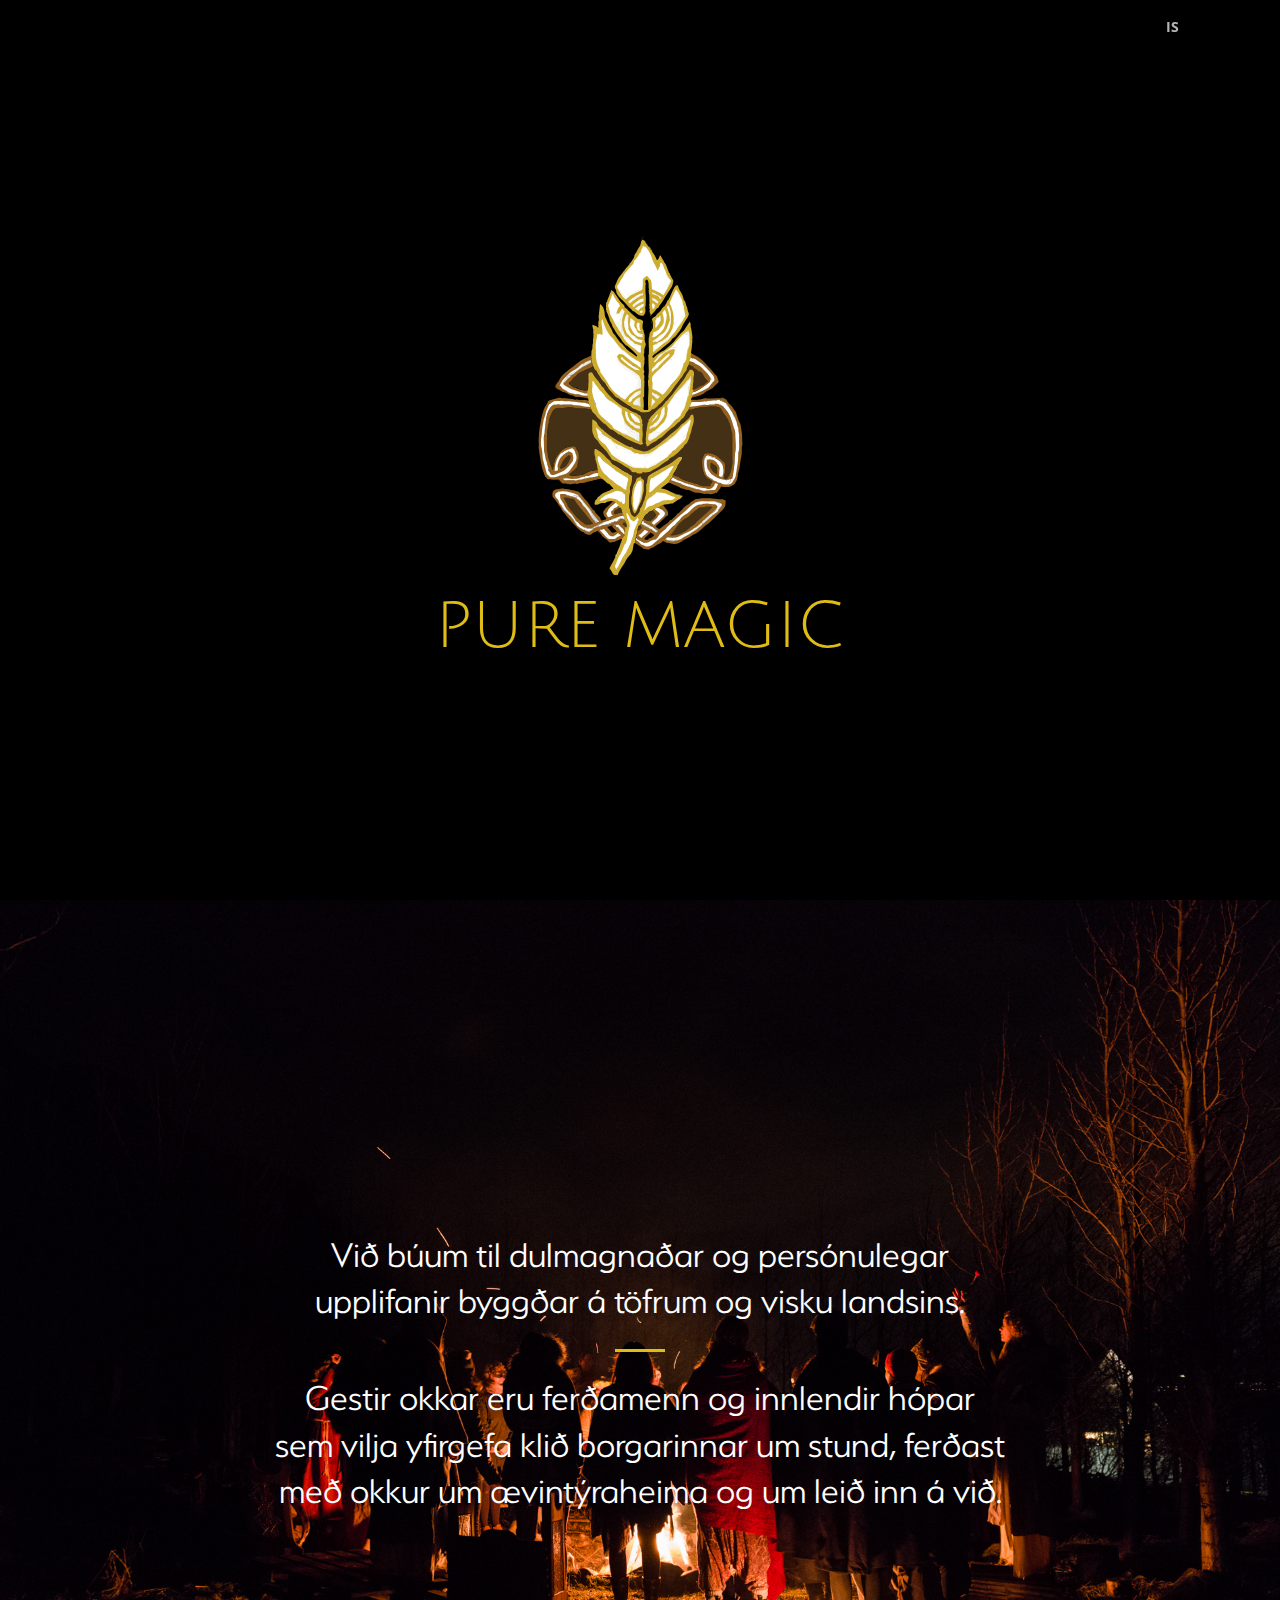
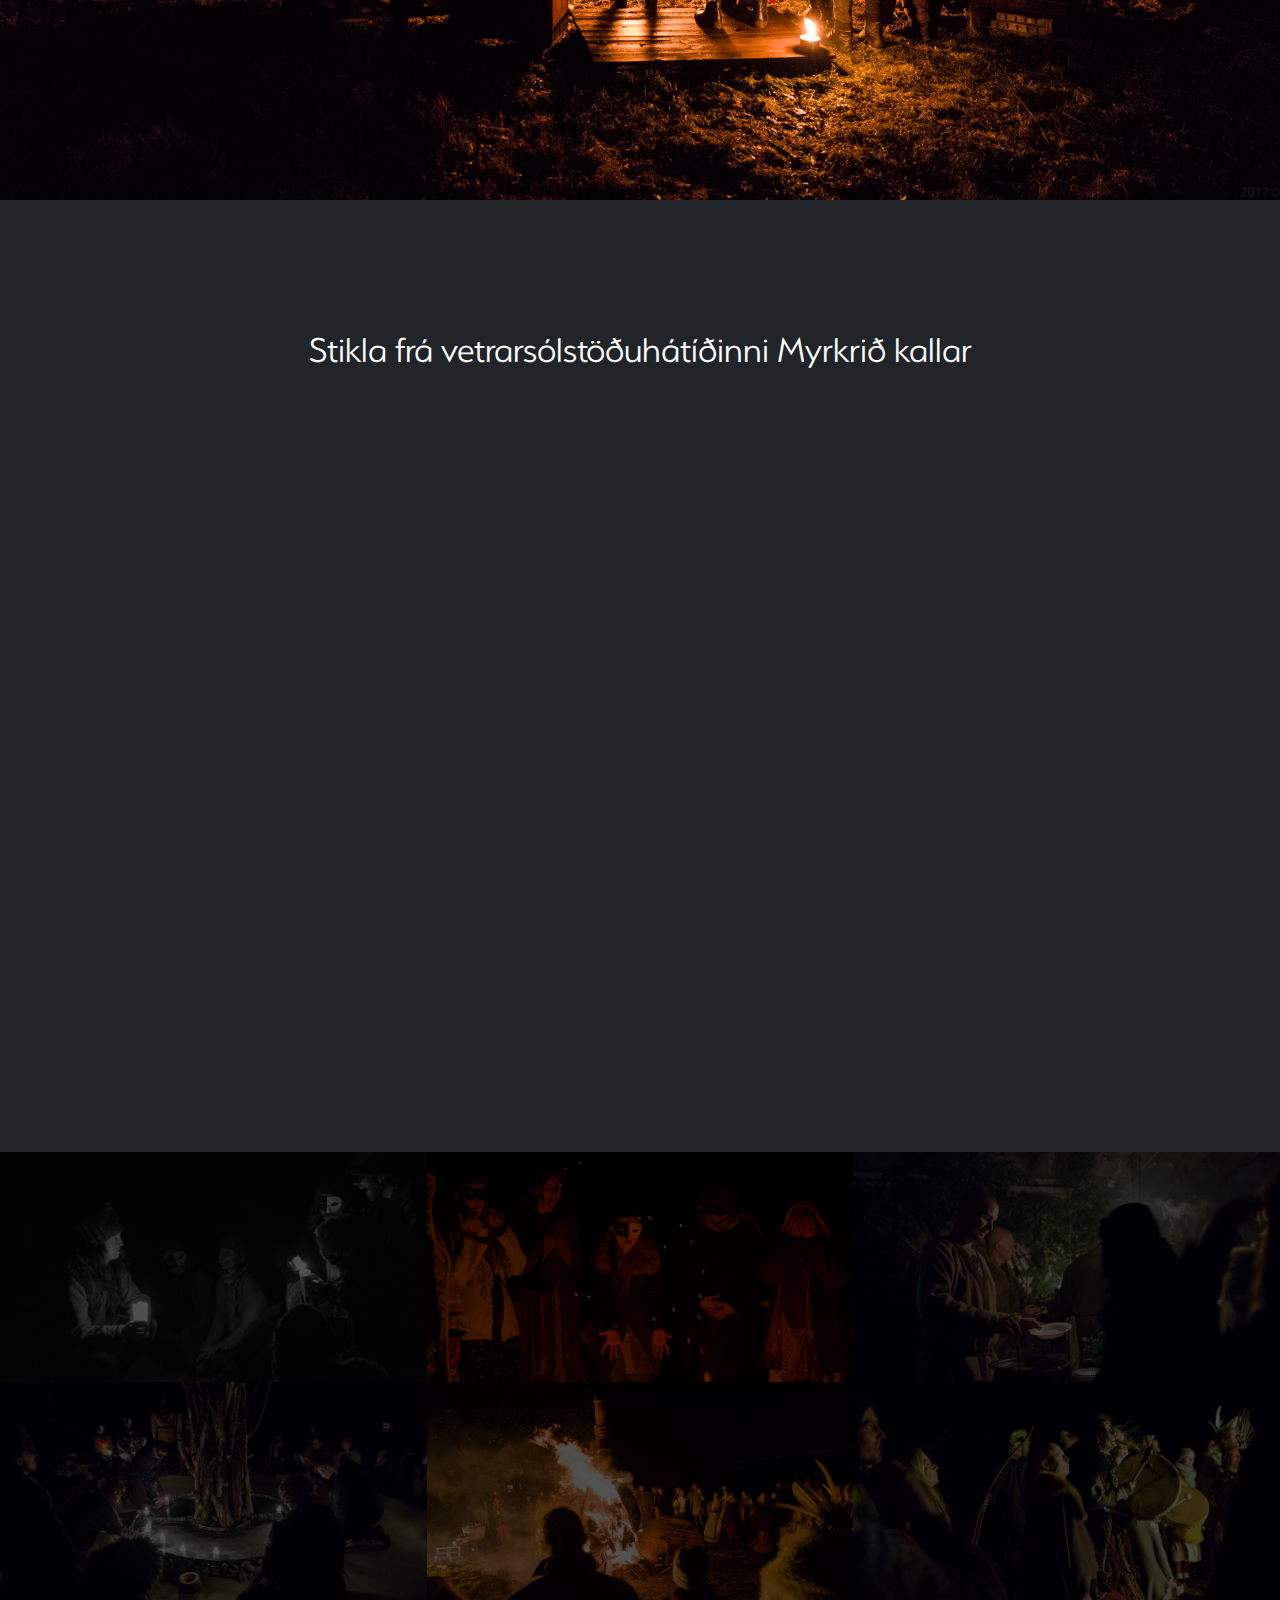
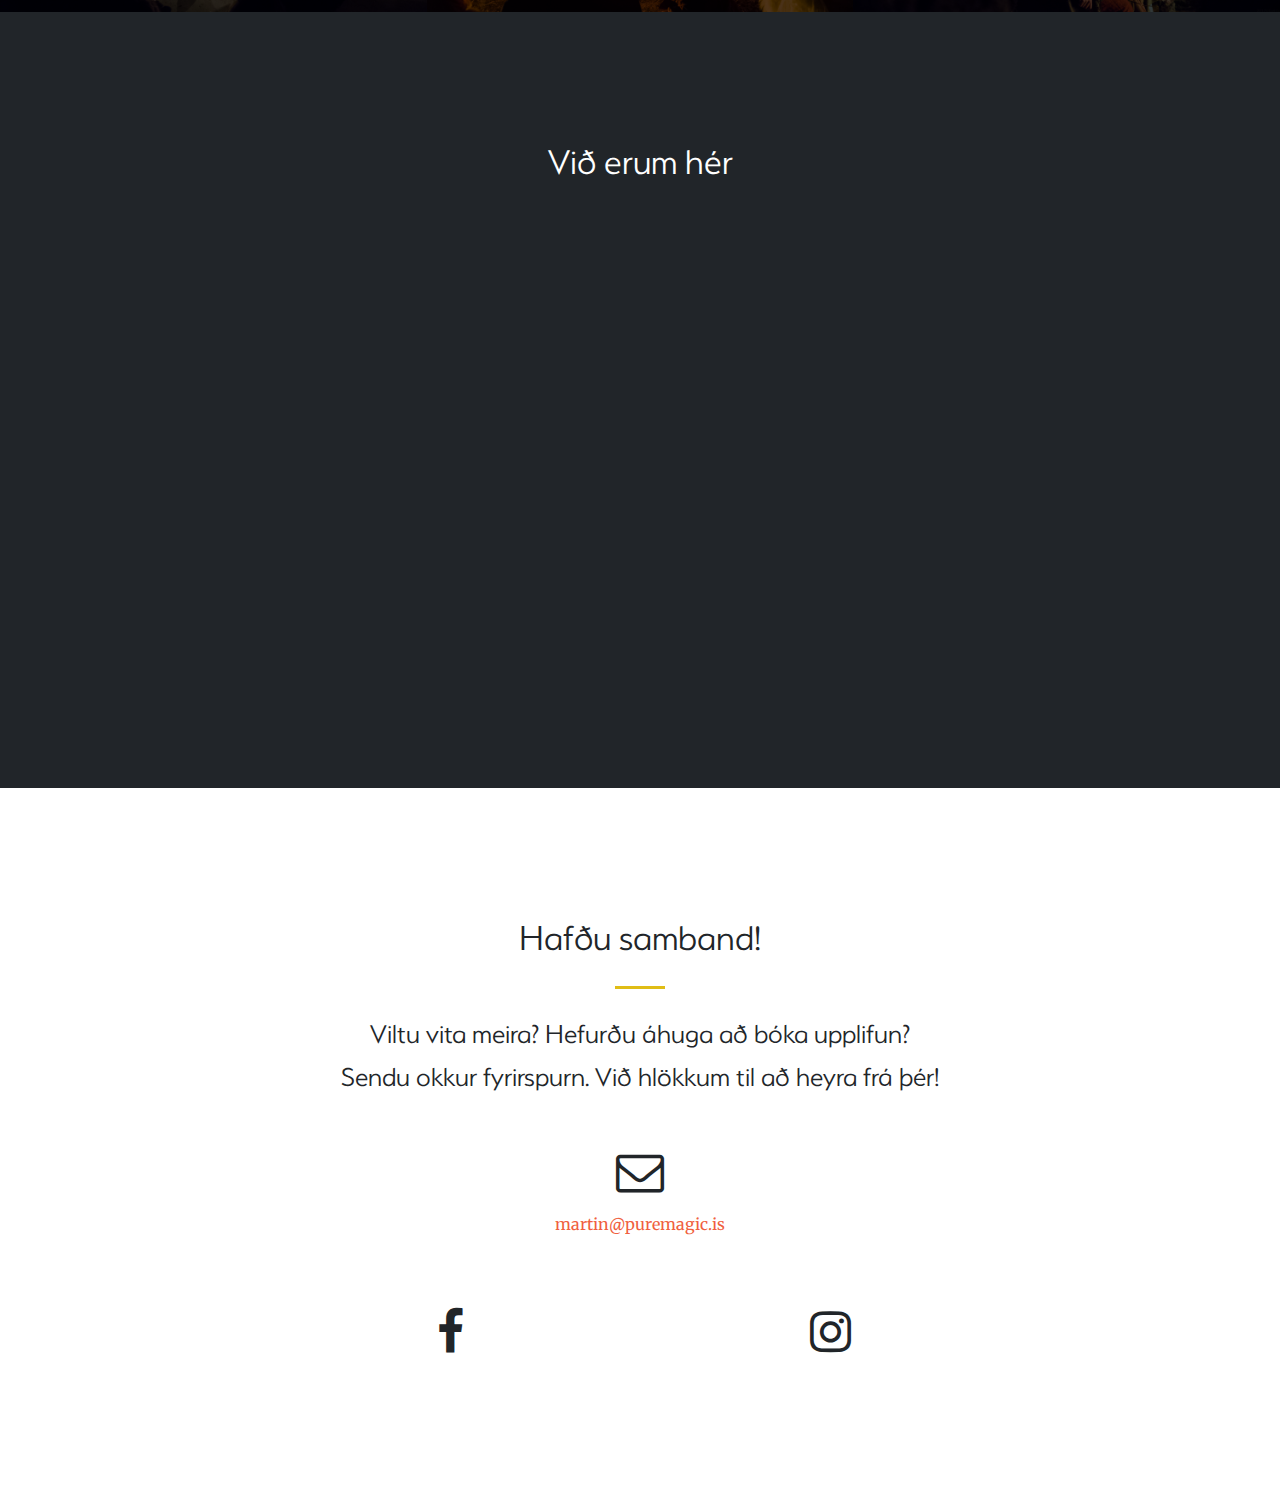
==== en/index.html @ 1b73f9c9 "link back to IS site from EN site" ====
<!DOCTYPE html>
<html lang="en">

  <head>

    <meta charset="utf-8">
    <meta name="viewport" content="width=device-width, initial-scale=1, shrink-to-fit=no">
    <meta name="description" content="">
    <meta name="author" content="">

    <title>Pure Magic - Immersive experiences in Iceland</title>
    <link rel="shortcut icon" type="image/png" href="../img/favicon.png"/>
    <!-- Bootstrap core CSS -->
    <link href="/vendor/bootstrap/css/bootstrap.min.css" rel="stylesheet">

    <!-- Custom fonts for this template -->
    <link href="https://fonts.googleapis.com/css?family=Julius+Sans+One" rel="stylesheet">
    <link href="/vendor/font-awesome/css/font-awesome.min.css" rel="stylesheet" type="text/css">
    <link href='https://fonts.googleapis.com/css?family=Open+Sans:300italic,400italic,600italic,700italic,800italic,400,300,600,700,800' rel='stylesheet' type='text/css'>
    <link href='https://fonts.googleapis.com/css?family=Merriweather:400,300,300italic,400italic,700,700italic,900,900italic' rel='stylesheet' type='text/css'>

    <!-- Plugin CSS -->
    <link href="vendor/magnific-popup/magnific-popup.css" rel="stylesheet">

    <!-- Custom styles for this template -->
    <link href="/css/creative.css" rel="stylesheet">

  </head>

  <body id="page-top">

    <!-- Navigation -->
    <nav class="navbar navbar-expand-lg navbar-light fixed-top" id="mainNav">
      <div class="container">
        <!--<a class="navbar-brand js-scroll-trigger" href="#page-top">Pure Magic</a>-->
        <button class="navbar-toggler navbar-toggler-right" type="button" data-toggle="collapse" data-target="#navbarResponsive" aria-controls="navbarResponsive" aria-expanded="false" aria-label="Toggle navigation">
          <span class="navbar-toggler-icon"></span>
        </button>
        <div class="collapse navbar-collapse" id="navbarResponsive">
          <ul class="navbar-nav ml-auto">
            <!--<li class="nav-item">
              <a class="nav-link js-scroll-trigger" href="#about">About</a>
            </li>
            <li class="nav-item">
              <a class="nav-link js-scroll-trigger" href="#services">Services</a>
            </li>
            <li class="nav-item">
              <a class="nav-link js-scroll-trigger" href="#portfolio">Portfolio</a>
            </li>
            <li class="nav-item">
              <a class="nav-link js-scroll-trigger" href="#location">Location</a>
            </li>
            <li class="nav-item">
              <a class="nav-link js-scroll-trigger" href="#contact">Contact</a>
            </li>-->
            <li class="nav-item">
              <a class="nav-link js-scroll-trigger" href="/">IS</a>
            </li>
          </ul>
        </div>
      </div>
    </nav>

    <header style="height: 100vh;" class="masthead text-center text-white d-flex">
      <video loop muted autoplay poster="img/out1.jpg" class="video-fullscreen">
        <source src="/vid/10-sekv2.mp4" type="video/mp4">
        <!--<source src="vid/big_buck_bunny.webm" type="video/webm">-->
        <!--<source src="vid/big_buck_bunny.ogv" type="video/ogg">-->
      </video>
      <div class="container my-auto">  
        <div class="row">
            <div class="col-lg-10 mx-auto">
              <img style="width: 25%;" src="/img/PUREMAGIC-LOGO.svg">
              <h1 class="text-uppercase">
                PURE MAGIC
              </h1>
            </div>
            <!--<div class="col-lg-8 mx-auto">
              <p class="text-faded mb-5">FANTASY IS REAL</p>
              <a class="btn btn-primary btn-xl js-scroll-trigger" href="#about">Find Out More</a>-->
            </div>
        </div>
      </div>
    </header>

    <section style="height: 100vh;     padding-top: 10rem;
    padding-bottom: calc(10rem - 56px);
    background-image: url(../img/myrkrid.jpg);
    background-position: center center;
    -webkit-background-size: cover;
    -moz-background-size: cover;
    -o-background-size: cover;
    background-size: cover;" class="bg-primary text-center d-flex" id="about">
      <div class="container my-auto">
        <div class="row">
          <div class="col-lg-8 mx-auto text-center">
            <h2 class="section-heading text-white">
              Við búum til dulmagnaðar og persónulegar upplifanir byggðar á töfrum og visku landsins.
            </h2>
            <hr class="dark my-4">
            <h2 class="section-heading text-white">
              Gestir okkar eru ferðamenn og innlendir hópar sem vilja yfirgefa klið borgarinnar um stund, ferðast með okkur um ævintýraheima og um leið inn á við.
            </h2>
            <!--<h2 class="section-heading text-white">
            <hr class="dark my-4">
              Upplifanir okkar flétta saman tækni umlykjandi leikhúss, seiðgaldri fortíðar og dulkraftinum sem landið býr yfir í dag.
            </h2>
            <hr class="dark my-4">
            <h2 class="section-heading text-white">
              Við eigum okkur samastað í faðmi náttúrunnar við Esjurætur á Kjalarnesi.
            </h2>
            <hr class="dark my-4">-->

            <!--<p class="text-faded mb-4">Start Bootstrap has everything you need to get your new website up and running in no time! All of the templates and themes on Start Bootstrap are open source, free to download, and easy to use. No strings attached!</p>-->
          </div>
        </div>
      </div>
    </section>

    <section class="bg-dark text-white" id="services">
      <div class="container">
        <div class="row">
          <div class="col-lg-12 text-center">
            <h2 class="mb-4">Stikla frá vetrarsólstöðuhátíðinni Myrkrið kallar</h2>
            <iframe style="width: 100%;" height="620" src="https://www.youtube.com/embed/s7FCS-gkXbA" frameborder="0" allow="autoplay; encrypted-media" allowfullscreen></iframe>
          </div>
        </div>
      </div>
    </section>


    <section class="p-0" id="portfolio">
      <div class="container-fluid p-0">
        <div class="row no-gutters popup-gallery">

          <div class="col-lg-4 col-sm-6">
            <a class="portfolio-box">
              <img class="img-fluid" src="/img/portfolio/thumbnails/1.jpg" alt="">
              <div class="portfolio-box-caption">
                <div class="portfolio-box-caption-content">
                  <!--<div class="project-category text-faded">
                    Category
                  </div>
                  <div class="project-name">
                    Project Name
                  </div>-->
                </div>
              </div>
            </a>
          </div>

          <div class="col-lg-4 col-sm-6">
            <a class="portfolio-box">
              <img class="img-fluid" src="/img/portfolio/thumbnails/2.jpg" alt="">
              <div class="portfolio-box-caption">
                <div class="portfolio-box-caption-content">
                  <!--<div class="project-category text-faded">
                    Category
                  </div>
                  <div class="project-name">
                    Project Name
                  </div>-->
                </div>
              </div>
            </a>
          </div>
          <div class="col-lg-4 col-sm-6">
            <a class="portfolio-box">
              <img class="img-fluid" src="/img/portfolio/thumbnails/3.jpg" alt="">
              <div class="portfolio-box-caption">
                <div class="portfolio-box-caption-content">
                  <!--<div class="project-category text-faded">
                    Category
                  </div>
                  <div class="project-name">
                    Project Name
                  </div>-->
                </div>
              </div>
            </a>
          </div>
          <div class="col-lg-4 col-sm-6">
            <a class="portfolio-box">
              <img class="img-fluid" src="/img/portfolio/thumbnails/4.jpg" alt="">
              <div class="portfolio-box-caption">
                <div class="portfolio-box-caption-content">
                  <!--<div class="project-category text-faded">
                    Category
                  </div>
                  <div class="project-name">
                    Project Name
                  </div>-->
                </div>
              </div>
            </a>
          </div>
          <div class="col-lg-4 col-sm-6">
            <a class="portfolio-box">
              <img class="img-fluid" src="/img/portfolio/thumbnails/5.jpg" alt="">
              <div class="portfolio-box-caption">
                <div class="portfolio-box-caption-content">
                  <!--<div class="project-category text-faded">
                    Category
                  </div>
                  <div class="project-name">
                    Project Name
                  </div>-->
                </div>
              </div>
            </a>
          </div>
          <div class="col-lg-4 col-sm-6">
            <a class="portfolio-box">
              <img class="img-fluid" src="/img/portfolio/thumbnails/6.jpg" alt="">
              <div class="portfolio-box-caption">
                <div class="portfolio-box-caption-content">
                  <!--<div class="project-category text-faded">
                    Category
                  </div>
                  <div class="project-name">
                    Project Name
                  </div>-->
                </div>
              </div>
            </a>
          </div>
        </div>
      </div>
    </section>

    <section id="location" class="bg-dark text-white">
      <div class="container text-center">
        <h2 class="mb-4">Við erum hér</h2>
        <div class="row">
          <iframe style="width: 100%" height="450" frameborder="0" style="border:0"
src="https://www.google.com/maps/embed/v1/place?q=place_id:ChIJsf3WMKrY1UgRIaT_iN9DTv0&key=AIzaSyAIvo3OfLmmOuDVK_5xsbWzkOuuFAuTbuI" allowfullscreen></iframe>
        </div>
        <!--<a class="btn btn-light btn-xl sr-button" href="http://startbootstrap.com/template-overviews/creative/">Download Now!</a>-->
      </div>
    </section>

    <section id="contact">
      <div class="container">
        <div class="row">
          <div class="col-lg-8 mx-auto text-center">
            <h2 class="section-heading">Hafðu samband!</h2>
            <hr class="my-4">
            <p class="mb-5" style="font-family: Serenity Light; font-size: 29px;">Viltu vita meira? Hefurðu áhuga að bóka upplifun?<br>Sendu okkur fyrirspurn. Við hlökkum til að heyra frá þér!</p>
          </div>
        </div>
        <div class="row">
          <div class="col-lg-12 mr-auto text-center">
            <i class="fa fa-envelope-o fa-3x mb-3 sr-contact"></i>
            <p>
              <a href="mailto:martin@puremagic.is">martin@puremagic.is</a>
            </p>
          </div>
          <!--<div class="col-lg-6 ml-auto text-center">
            <i class="fa fa-phone-o fa-3x mb-3"></i>
            <p>
              <a href="mailto:your-email@your-domain.com">martin@puremagic.is</a>
            </p>
          </div>-->
        </div>
        <div class="row" style="margin-top: 56px;">
          <div class="col-lg-4 ml-auto text-center">
            <a style="color: #212529;" href="https://facebook.com/puremagic.is">
              <i class="fa fa-facebook fa-3x mb-3 sr-contact"></i>
            </a>
          </div>
          <div class="col-lg-4 mr-auto text-center">
            <a style="color: #212529;" href="https://instagram.com/puremagic.is">
              <i class="fa fa-instagram fa-3x mb-3 sr-contact"></i>
            </a>
          </div>
        </div>
      </div>
    </section>

    <!-- Bootstrap core JavaScript -->
    <script src="vendor/jquery/jquery.min.js"></script>
    <script src="vendor/bootstrap/js/bootstrap.bundle.min.js"></script>

    <!-- Plugin JavaScript -->
    <script src="vendor/jquery-easing/jquery.easing.min.js"></script>
    <script src="vendor/scrollreveal/scrollreveal.min.js"></script>
    <script src="vendor/magnific-popup/jquery.magnific-popup.min.js"></script>

    <!-- Custom scripts for this template -->
    <script src="js/creative.min.js"></script>

  </body>

</html>
---- css/creative.css ----
/*@font-face {
    font-family: 'Julius Sans One';
    src: url('fonts/JuliusSansOne-Regular.ttf') format("truetype");
}*/

@font-face {
    font-family: 'Serenity Light';
    font-weight: light;
    src: url('../fonts/SerenityLight.otf') format("opentype");
}

body,
html {
  width: 100%;
  height: 100%;
}

body {
  overflow-x: hidden;
  font-family: 'Merriweather', 'Helvetica Neue', Arial, sans-serif;
}

hr {
  max-width: 50px;
  border-width: 3px;
  /*border-color: #F05F40;*/
  border-color: #E0bd15;
}

hr.light {
  border-color: #fff;
}

a {
  color: #F05F40;
  -webkit-transition: all 0.2s;
  -moz-transition: all 0.2s;
  transition: all 0.2s;
}

a:hover {
  color: #f05f40;
}

h1,
h2,
h3,
h4,
h5,
h6 {
  font-family: 'Julius Sans One', 'Open Sans', 'Helvetica Neue', Arial, sans-serif;
}

h1
{
  color: #e0bd15;
}

h2
{
  font-family: 'Serenity Light';
  font-size: 2.4rem;
}

.bg-primary {
  background-color: #F05F40 !important;
}

.bg-dark {
  background-color: #212529 !important;
}

.text-faded {
  color: rgba(255, 255, 255, 0.7);
}

section {
  padding: 8rem 0;
}

.section-heading {
  margin-top: 0;
}

::-moz-selection {
  color: #fff;
  background: #212529;
  text-shadow: none;
}

::selection {
  color: #fff;
  background: #212529;
  text-shadow: none;
}

img::selection {
  color: #fff;
  background: transparent;
}

img::-moz-selection {
  color: #fff;
  background: transparent;
}

#mainNav {
  border-bottom: 1px solid rgba(33, 37, 41, 0.1);
  background-color: transparent;
  font-family: 'Open Sans', 'Helvetica Neue', Arial, sans-serif;
  -webkit-transition: all 0.2s;
  -moz-transition: all 0.2s;
  transition: all 0.2s;
}

#mainNav .navbar-brand {
  font-weight: 700;
  text-transform: uppercase;
  color: #F05F40;
  font-family: 'Open Sans', 'Helvetica Neue', Arial, sans-serif;
}

#mainNav .navbar-brand:focus, #mainNav .navbar-brand:hover {
  color: #f05f40;
}

#mainNav .navbar-nav > li.nav-item > a.nav-link,
#mainNav .navbar-nav > li.nav-item > a.nav-link:focus {
  font-size: .9rem;
  font-weight: 700;
  text-transform: uppercase;
  /*color: #212529;*/
  color: white;
}

#mainNav .navbar-nav > li.nav-item > a.nav-link:hover,
#mainNav .navbar-nav > li.nav-item > a.nav-link:focus:hover {
  color: #F05F40;
}

#mainNav .navbar-nav > li.nav-item > a.nav-link.active,
#mainNav .navbar-nav > li.nav-item > a.nav-link:focus.active {
  color: #F05F40 !important;
  background-color: transparent;
}

#mainNav .navbar-nav > li.nav-item > a.nav-link.active:hover,
#mainNav .navbar-nav > li.nav-item > a.nav-link:focus.active:hover {
  background-color: transparent;
}

@media (min-width: 992px) {
  #mainNav {
    border-color: transparent;
    background-color: transparent;
  }
  #mainNav .navbar-brand {
    color: rgba(255, 255, 255, 0.7);
  }
  #mainNav .navbar-brand:focus, #mainNav .navbar-brand:hover {
    color: #fff;
  }
  #mainNav .navbar-nav > li.nav-item > a.nav-link {
    padding: 0.5rem 1rem;
  }
  #mainNav .navbar-nav > li.nav-item > a.nav-link,
  #mainNav .navbar-nav > li.nav-item > a.nav-link:focus {
    color: rgba(255, 255, 255, 0.7);
  }
  #mainNav .navbar-nav > li.nav-item > a.nav-link:hover,
  #mainNav .navbar-nav > li.nav-item > a.nav-link:focus:hover {
    color: #fff;
  }
  #mainNav.navbar-shrink {
    border-bottom: 1px solid rgba(33, 37, 41, 0.1);
    background-color: transparent;
  }
  #mainNav.navbar-shrink .navbar-brand {
    color: #F05F40;
  }
  #mainNav.navbar-shrink .navbar-brand:focus, #mainNav.navbar-shrink .navbar-brand:hover {
    color: #f05f40;
  }
  #mainNav.navbar-shrink .navbar-nav > li.nav-item > a.nav-link,
  #mainNav.navbar-shrink .navbar-nav > li.nav-item > a.nav-link:focus {
    color: #212529;
  }
  #mainNav.navbar-shrink .navbar-nav > li.nav-item > a.nav-link:hover,
  #mainNav.navbar-shrink .navbar-nav > li.nav-item > a.nav-link:focus:hover {
    color: #F05F40;
  }
}

.video-fullscreen {
  position: absolute;
  top: 0;
  left: 0;
  right: 0;
  bottom: 0;
  object-fit: fill;
  overflow: hidden;
  width: 100%;
  height: 100%;
}

header.masthead {
  padding-top: 10rem;
  padding-bottom: calc(10rem - 56px);
  /*background-image: url("../img/header.jpg");*/
  background-position: center center;
  -webkit-background-size: cover;
  -moz-background-size: cover;
  -o-background-size: cover;
  background-size: cover;
  background-color: black;
}

header.masthead hr {
  margin-top: 30px;
  margin-bottom: 30px;
}

header.masthead h1 {
  font-size: 2rem;
}

header.masthead p {
  font-weight: 300;
}

@media (min-width: 768px) {
  header.masthead p {
    font-size: 1.15rem;
  }
}

@media (min-width: 992px) {
  header.masthead {
    height: 100vh;
    min-height: 650px;
    padding-top: 0;
    padding-bottom: 0;
  }
  header.masthead h1 {
    font-size: 3rem;
  }
}

@media (min-width: 1200px) {
  header.masthead h1 {
    font-size: 4rem;
  }
}

.service-box {
  max-width: 400px;
}

.portfolio-box {
  position: relative;
  display: block;
  max-width: 650px;
  margin: 0 auto;
}

.portfolio-box .portfolio-box-caption {
  position: absolute;
  bottom: 0;
  display: block;
  width: 100%;
  height: 100%;
  text-align: center;
  opacity: 0;
  color: #fff;
  background: rgba(0, 0, 0, 0.9);
  -webkit-transition: all 0.2s;
  -moz-transition: all 0.2s;
  transition: all 0.2s;
}

@media (min-width: 768px)
{
  .portfolio-box .portfolio-box-caption
  {
    opacity: 0.75;
  }
}

@media (min-width: 992px)
{
  .portfolio-box .portfolio-box-caption
  {
    opacity: 0.75;
  }
}

@media (min-width: 1200px)
{
  .portfolio-box .portfolio-box-caption
  {
    opacity: 0.75;
  }
}

.portfolio-box .portfolio-box-caption .portfolio-box-caption-content {
  position: absolute;
  top: 50%;
  width: 100%;
  transform: translateY(-50%);
  text-align: center;
}

.portfolio-box .portfolio-box-caption .portfolio-box-caption-content .project-category,
.portfolio-box .portfolio-box-caption .portfolio-box-caption-content .project-name {
  padding: 0 15px;
  font-family: 'Open Sans', 'Helvetica Neue', Arial, sans-serif;
}

.portfolio-box .portfolio-box-caption .portfolio-box-caption-content .project-category {
  font-size: 14px;
  font-weight: 600;
  text-transform: uppercase;
}

.portfolio-box .portfolio-box-caption .portfolio-box-caption-content .project-name {
  font-size: 18px;
}

.portfolio-box:hover .portfolio-box-caption {
  opacity: 0;
}

.portfolio-box:focus {
  outline: none;
}

@media (min-width: 768px) {
  .portfolio-box .portfolio-box-caption .portfolio-box-caption-content .project-category {
    font-size: 16px;
  }
  .portfolio-box .portfolio-box-caption .portfolio-box-caption-content .project-name {
    font-size: 22px;
  }
}

.text-primary {
  color: #F05F40 !important;
}

.btn {
  font-weight: 700;
  text-transform: uppercase;
  border: none;
  border-radius: 300px;
  font-family: 'Open Sans', 'Helvetica Neue', Arial, sans-serif;
}

.btn-xl {
  padding: 1rem 2rem;
}

.btn-primary {
  background-color: #F05F40;
  border-color: #F05F40;
}

.btn-primary:hover, .btn-primary:focus, .btn-primary:active {
  color: #fff;
  background-color: #ee4b28 !important;
}

.btn-primary:active, .btn-primary:focus {
  box-shadow: 0 0 0 0.2rem rgba(240, 95, 64, 0.5) !important;
}
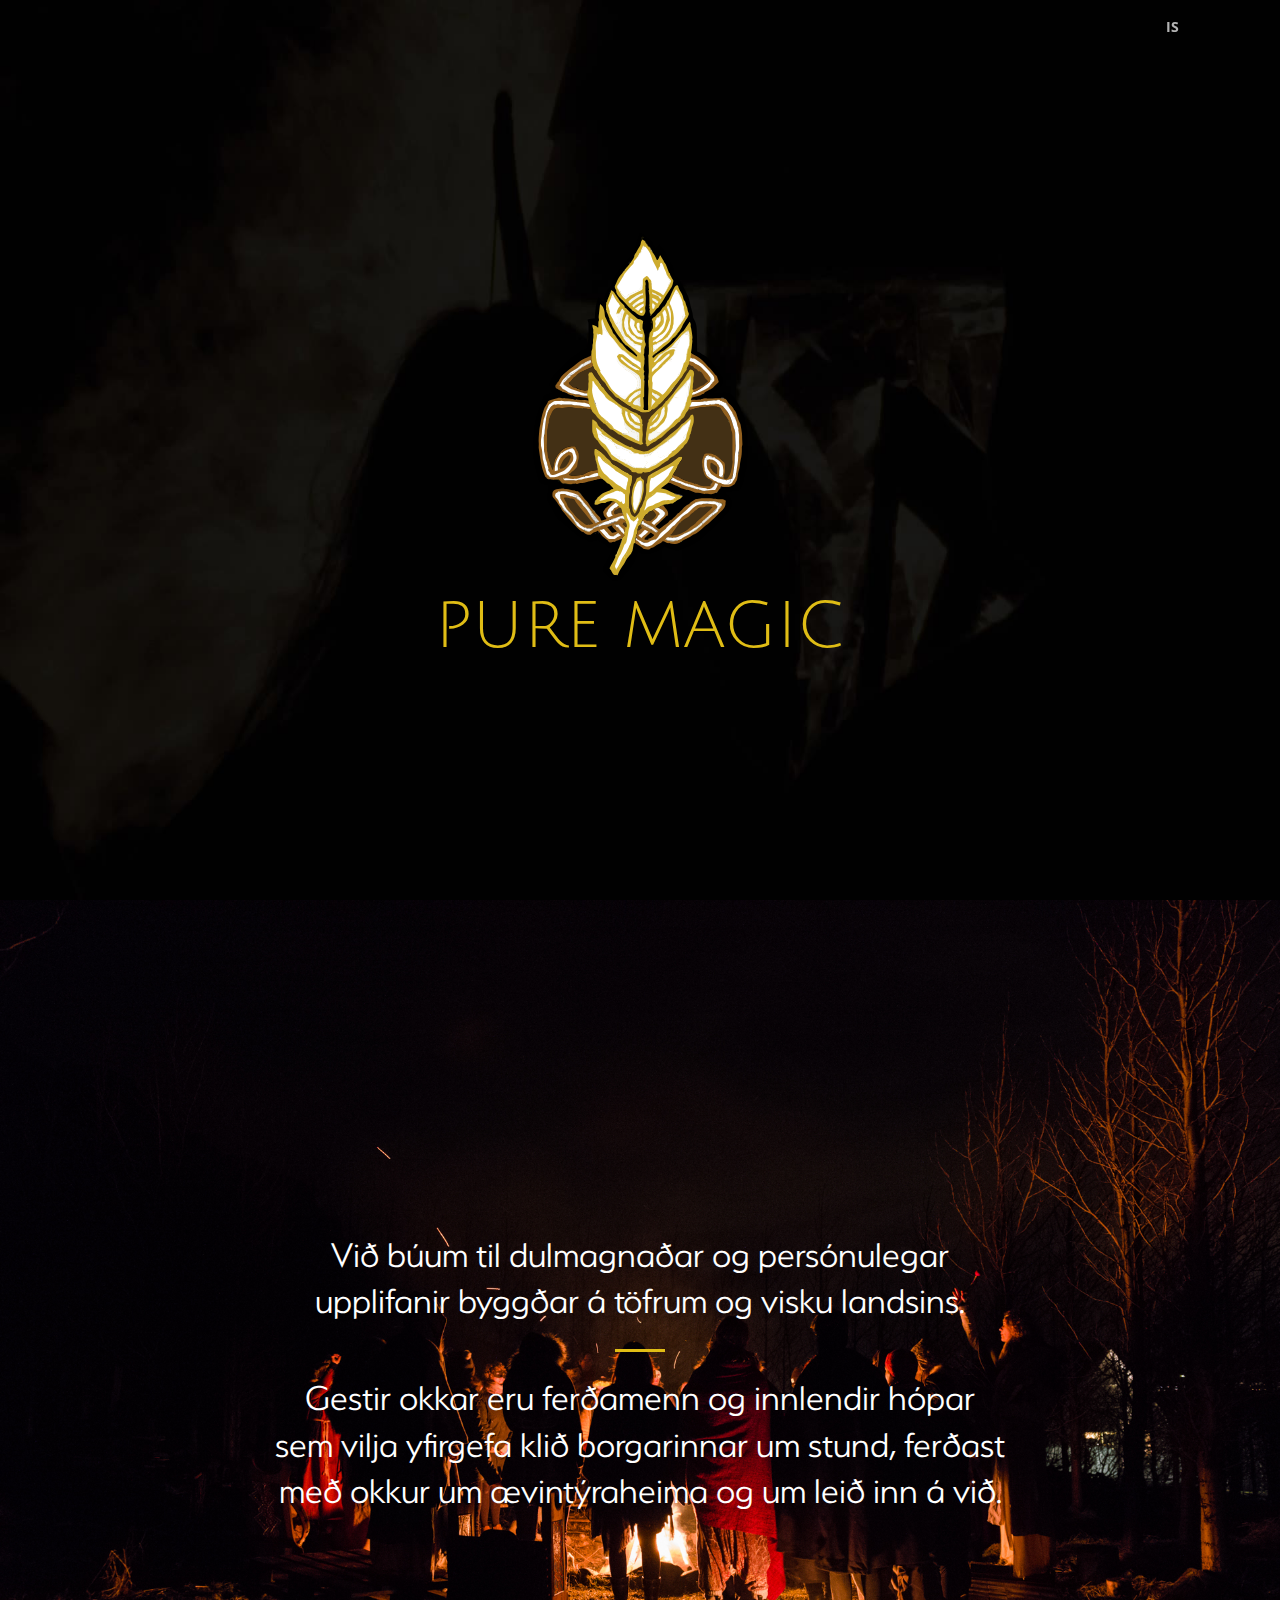
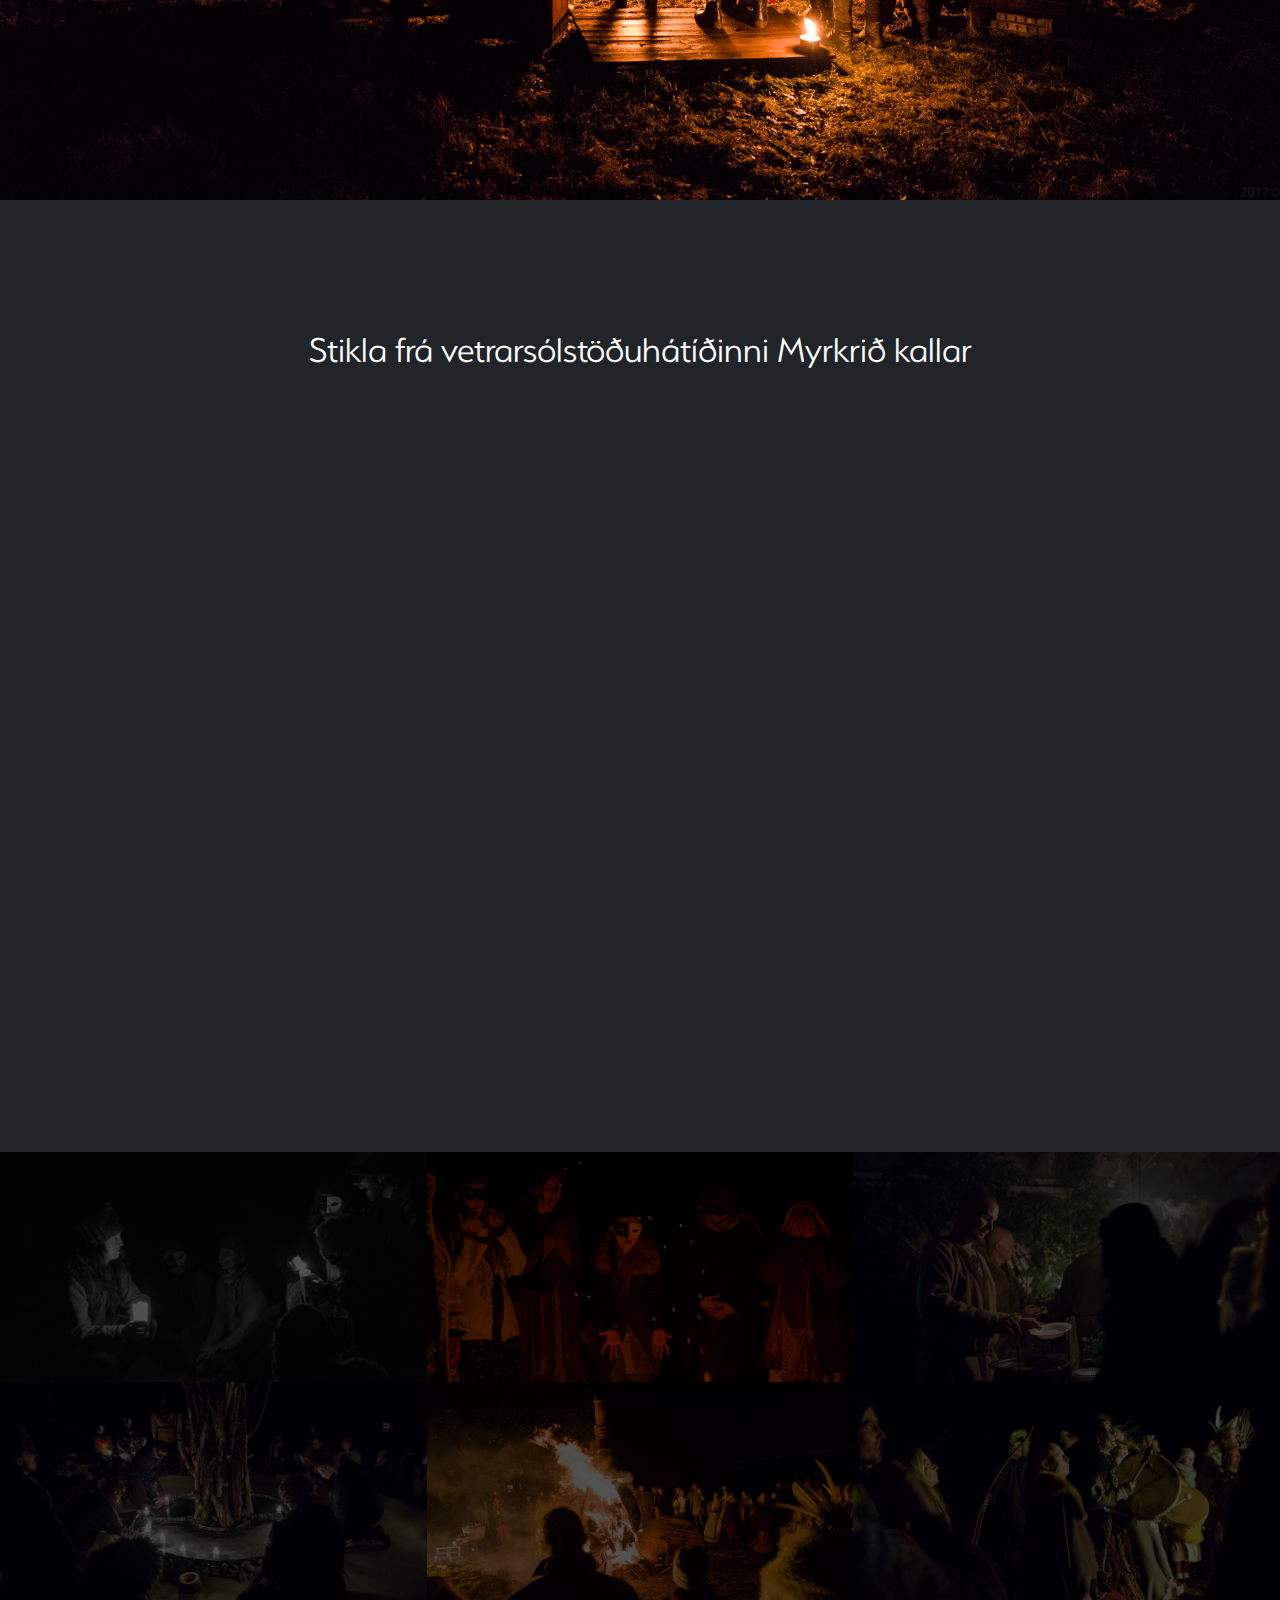
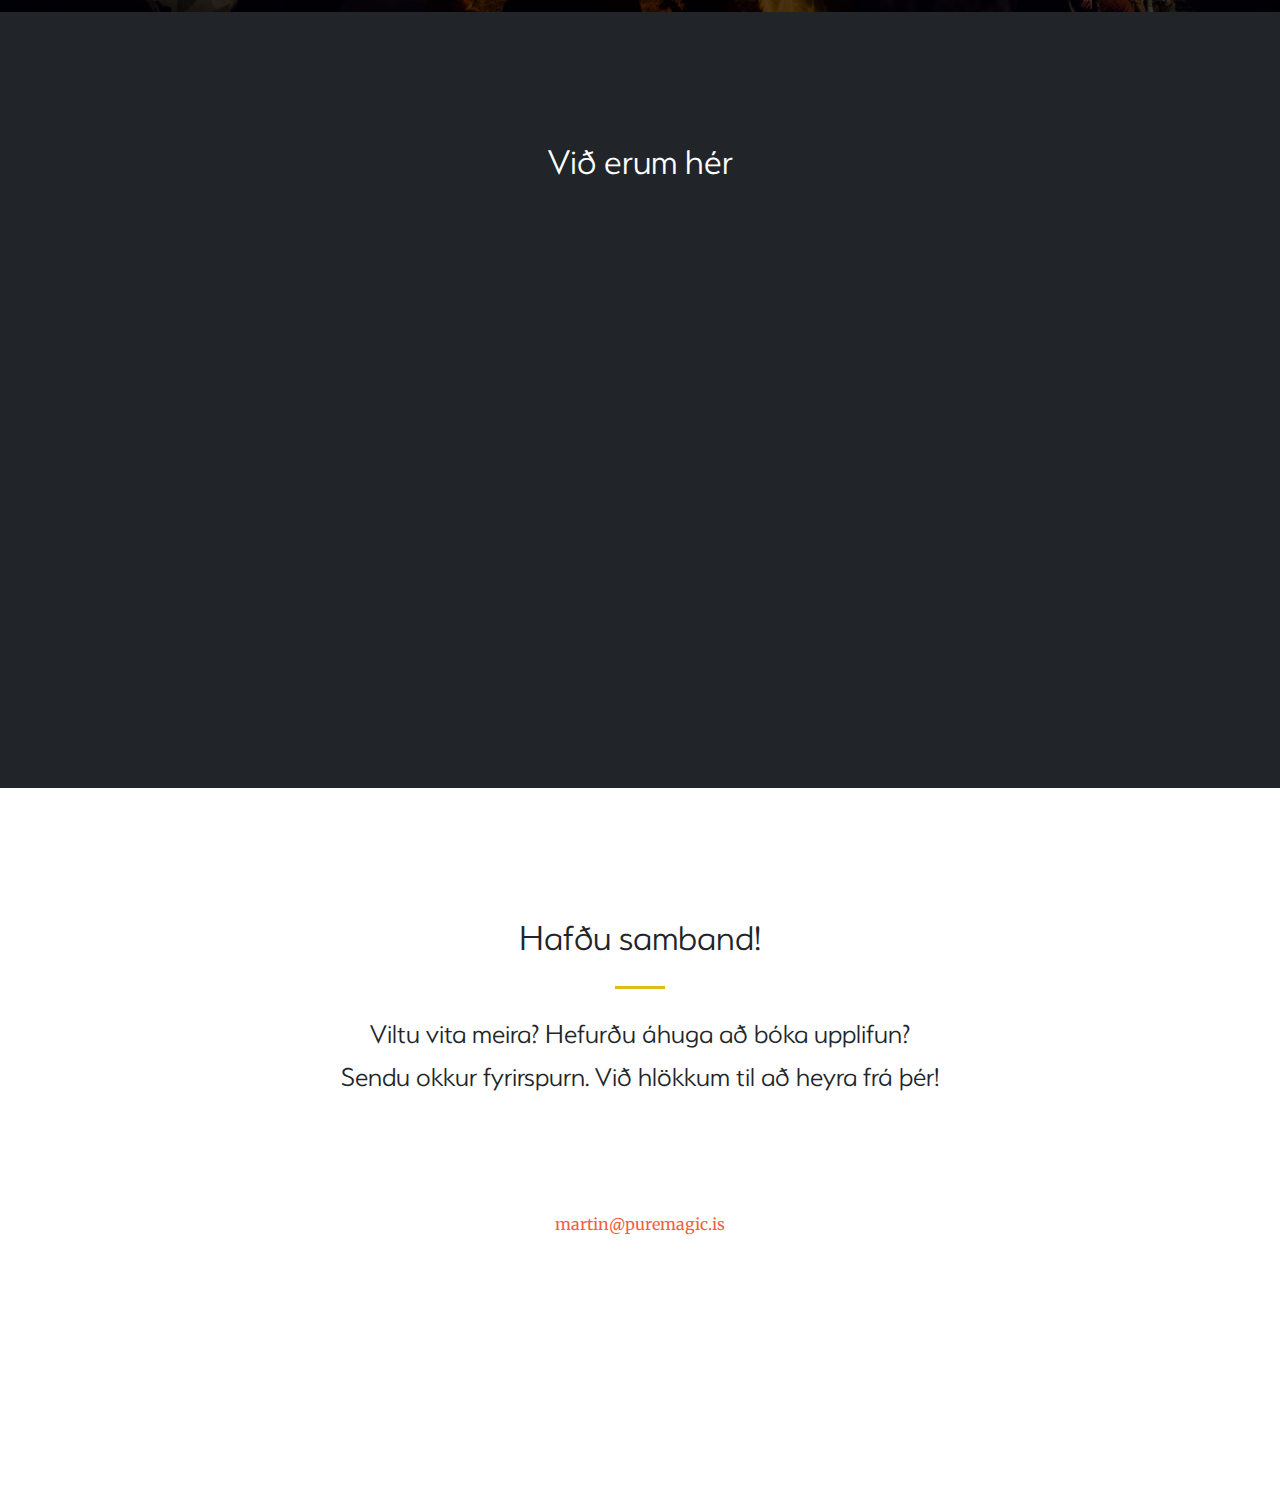
==== commit 2f157209: "fixed image popup gallerty" ====
--- a/en/index.html
+++ b/en/index.html
@@ -20,7 +20,7 @@
     <link href='https://fonts.googleapis.com/css?family=Merriweather:400,300,300italic,400italic,700,700italic,900,900italic' rel='stylesheet' type='text/css'>
 
     <!-- Plugin CSS -->
-    <link href="vendor/magnific-popup/magnific-popup.css" rel="stylesheet">
+    <link href="../vendor/magnific-popup/magnific-popup.css" rel="stylesheet">
 
     <!-- Custom styles for this template -->
     <link href="/css/creative.css" rel="stylesheet">
@@ -62,7 +62,7 @@
     </nav>
 
     <header style="height: 100vh;" class="masthead text-center text-white d-flex">
-      <video loop muted autoplay poster="img/out1.jpg" class="video-fullscreen">
+      <video loop muted autoplay poster="/img/out1.jpg" class="video-fullscreen">
         <source src="/vid/10-sekv2.mp4" type="video/mp4">
         <!--<source src="vid/big_buck_bunny.webm" type="video/webm">-->
         <!--<source src="vid/big_buck_bunny.ogv" type="video/ogg">-->
@@ -134,7 +134,7 @@
         <div class="row no-gutters popup-gallery">
 
           <div class="col-lg-4 col-sm-6">
-            <a class="portfolio-box">
+            <a class="portfolio-box" href="/img/portfolio/fullsize/1.jpg">
               <img class="img-fluid" src="/img/portfolio/thumbnails/1.jpg" alt="">
               <div class="portfolio-box-caption">
                 <div class="portfolio-box-caption-content">
@@ -150,7 +150,7 @@
           </div>
 
           <div class="col-lg-4 col-sm-6">
-            <a class="portfolio-box">
+            <a class="portfolio-box" href="/img/portfolio/fullsize/2.jpg">
               <img class="img-fluid" src="/img/portfolio/thumbnails/2.jpg" alt="">
               <div class="portfolio-box-caption">
                 <div class="portfolio-box-caption-content">
@@ -165,7 +165,7 @@
             </a>
           </div>
           <div class="col-lg-4 col-sm-6">
-            <a class="portfolio-box">
+            <a class="portfolio-box" href="/img/portfolio/fullsize/3.jpg">
               <img class="img-fluid" src="/img/portfolio/thumbnails/3.jpg" alt="">
               <div class="portfolio-box-caption">
                 <div class="portfolio-box-caption-content">
@@ -180,7 +180,7 @@
             </a>
           </div>
           <div class="col-lg-4 col-sm-6">
-            <a class="portfolio-box">
+            <a class="portfolio-box" href="/img/portfolio/fullsize/4.jpg">
               <img class="img-fluid" src="/img/portfolio/thumbnails/4.jpg" alt="">
               <div class="portfolio-box-caption">
                 <div class="portfolio-box-caption-content">
@@ -195,7 +195,7 @@
             </a>
           </div>
           <div class="col-lg-4 col-sm-6">
-            <a class="portfolio-box">
+            <a class="portfolio-box" href="/img/portfolio/fullsize/5.jpg">
               <img class="img-fluid" src="/img/portfolio/thumbnails/5.jpg" alt="">
               <div class="portfolio-box-caption">
                 <div class="portfolio-box-caption-content">
@@ -210,7 +210,7 @@
             </a>
           </div>
           <div class="col-lg-4 col-sm-6">
-            <a class="portfolio-box">
+            <a class="portfolio-box" href="/img/portfolio/fullsize/6.jpg">
               <img class="img-fluid" src="/img/portfolio/thumbnails/6.jpg" alt="">
               <div class="portfolio-box-caption">
                 <div class="portfolio-box-caption-content">
@@ -278,16 +278,16 @@
     </section>
 
     <!-- Bootstrap core JavaScript -->
-    <script src="vendor/jquery/jquery.min.js"></script>
-    <script src="vendor/bootstrap/js/bootstrap.bundle.min.js"></script>
+    <script src="../vendor/jquery/jquery.min.js"></script>
+    <script src="../vendor/bootstrap/js/bootstrap.bundle.min.js"></script>
 
     <!-- Plugin JavaScript -->
-    <script src="vendor/jquery-easing/jquery.easing.min.js"></script>
-    <script src="vendor/scrollreveal/scrollreveal.min.js"></script>
-    <script src="vendor/magnific-popup/jquery.magnific-popup.min.js"></script>
+    <script src="../vendor/jquery-easing/jquery.easing.min.js"></script>
+    <script src="../vendor/scrollreveal/scrollreveal.min.js"></script>
+    <script src="../vendor/magnific-popup/jquery.magnific-popup.min.js"></script>
 
     <!-- Custom scripts for this template -->
-    <script src="js/creative.min.js"></script>
+    <script src="../js/creative.min.js"></script>
 
   </body>
 
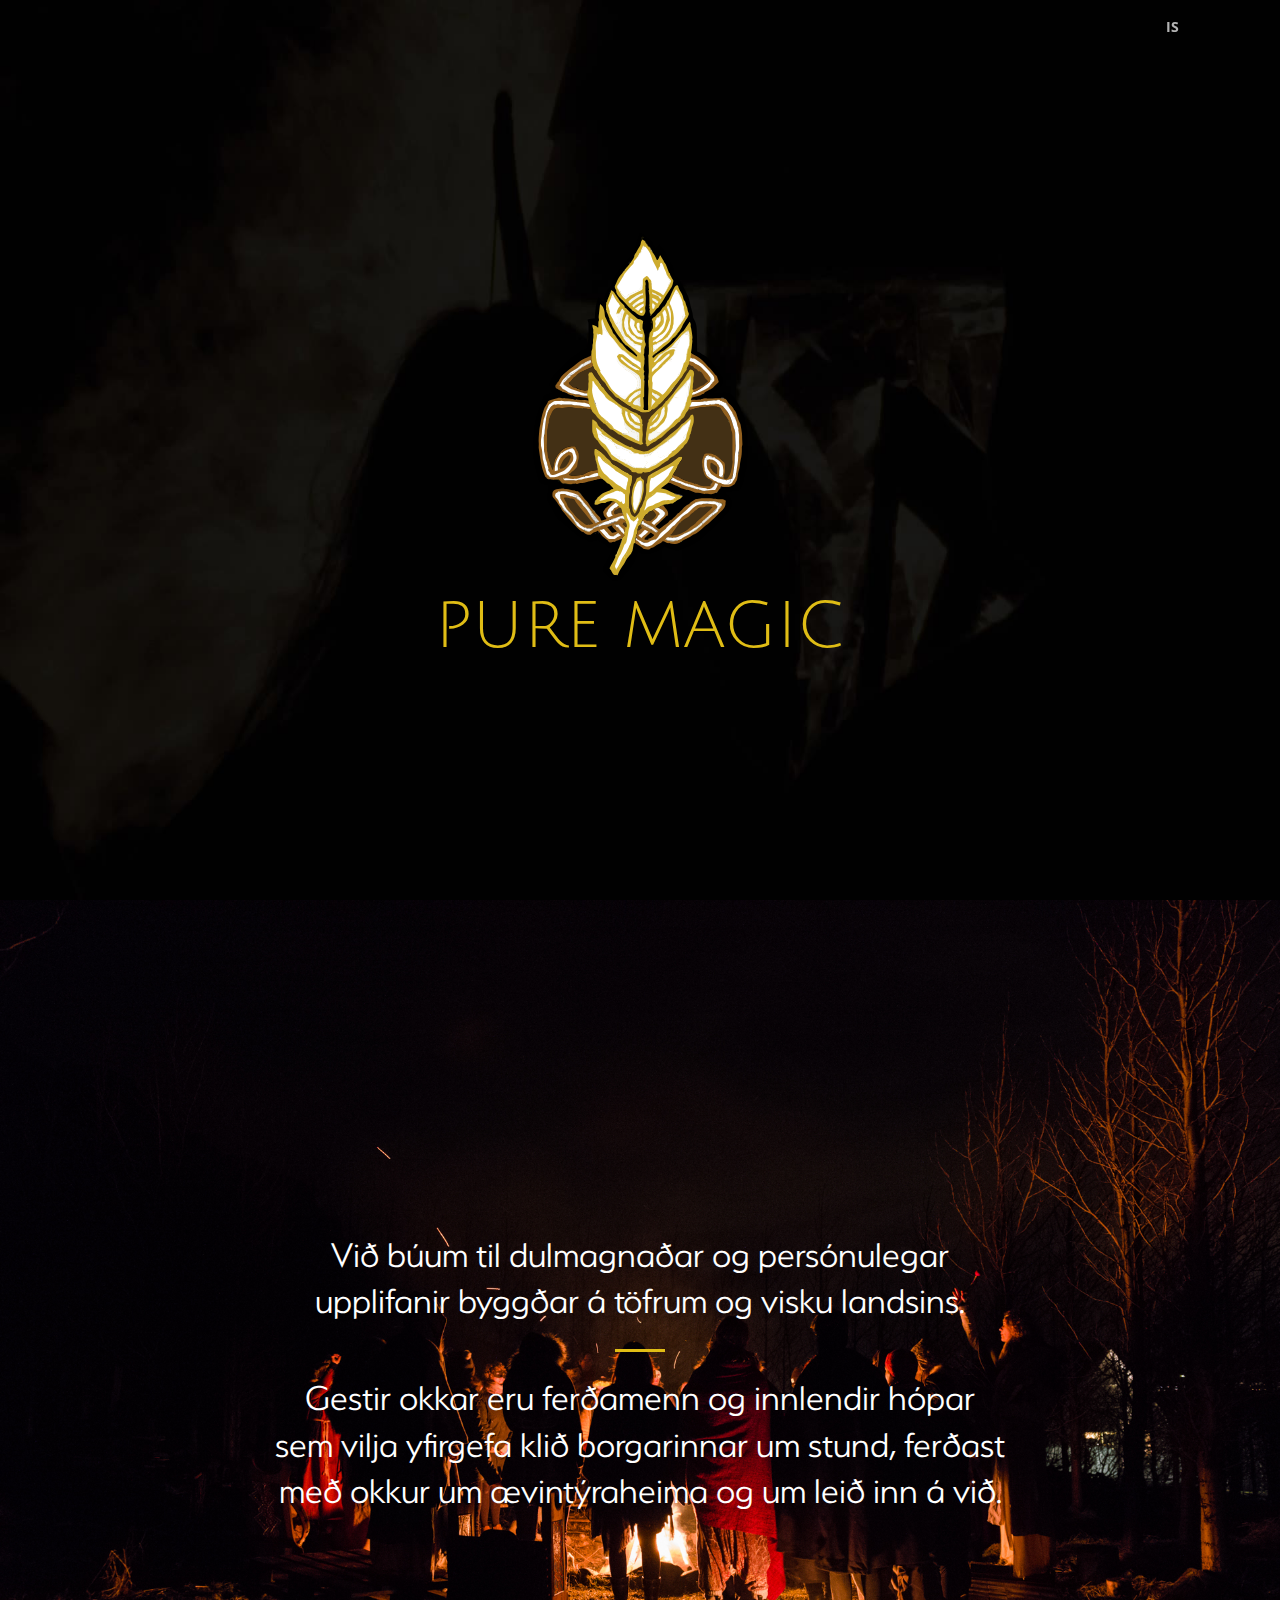
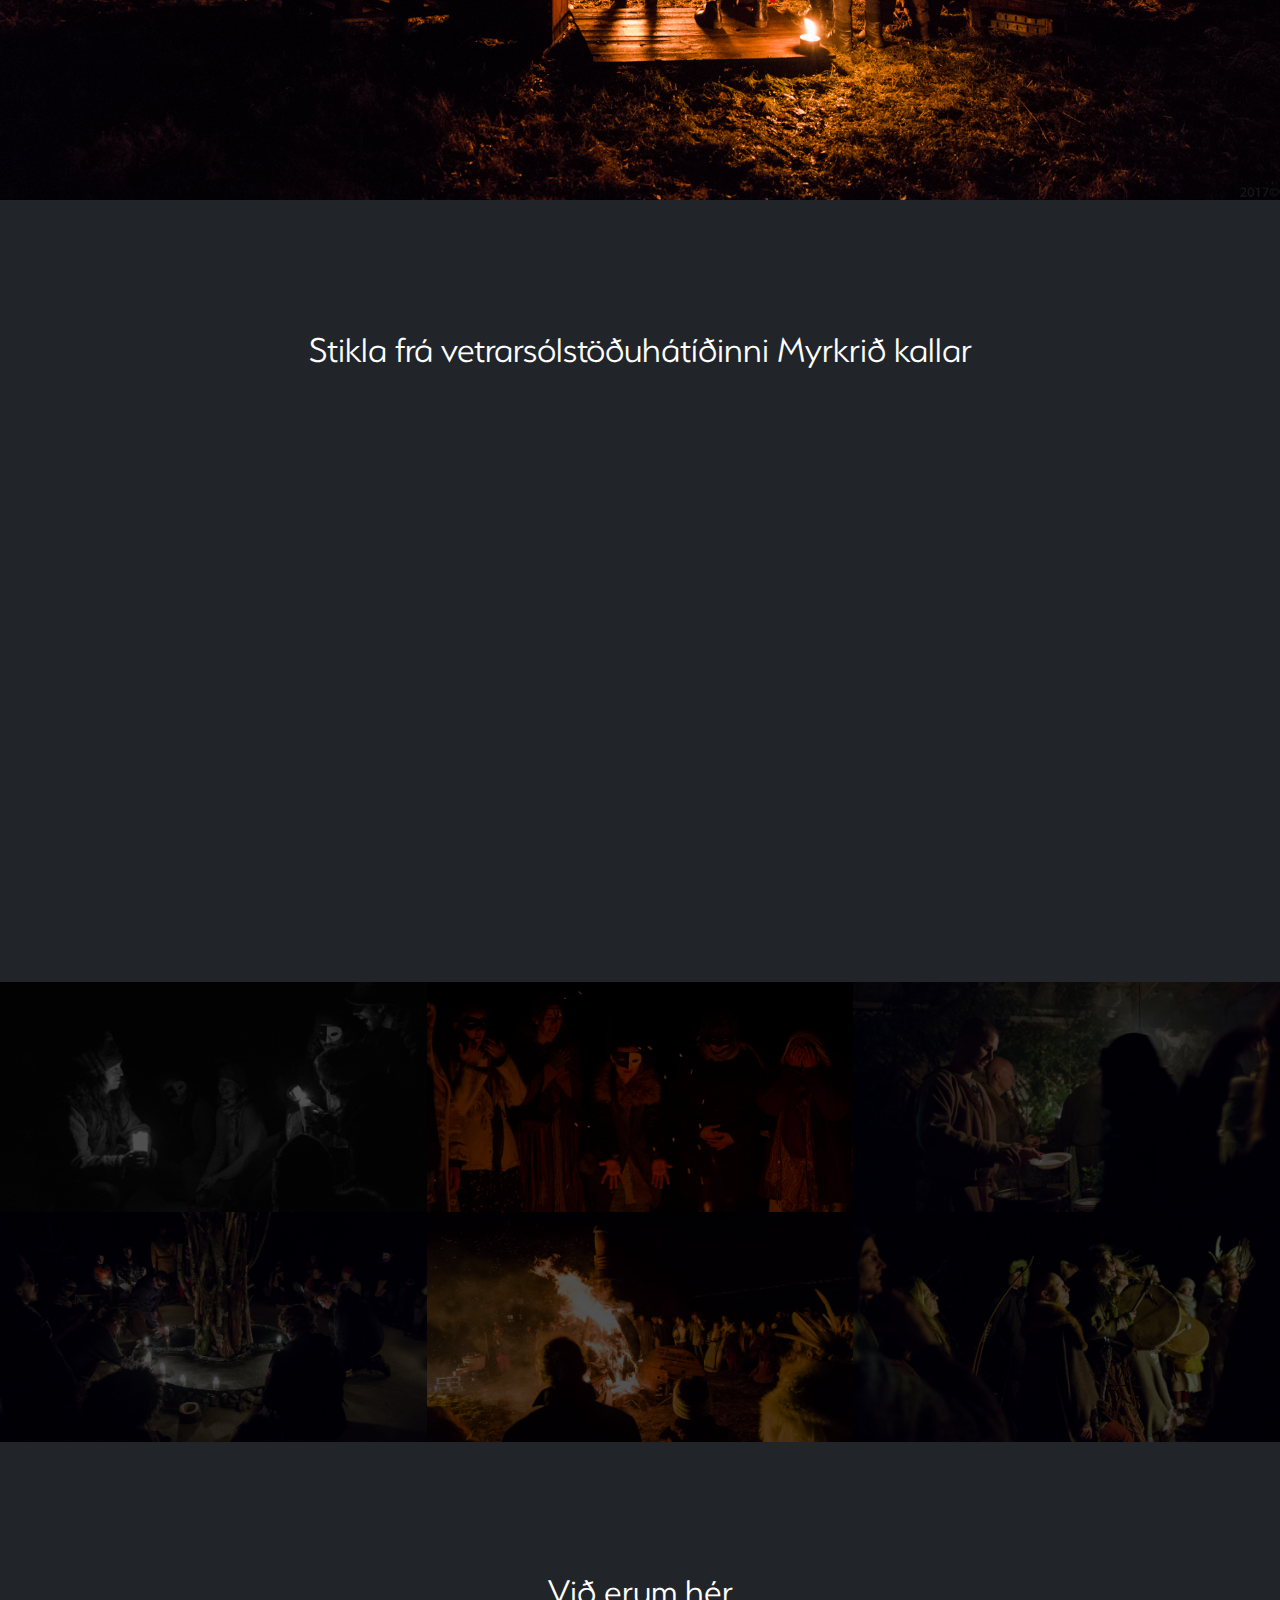
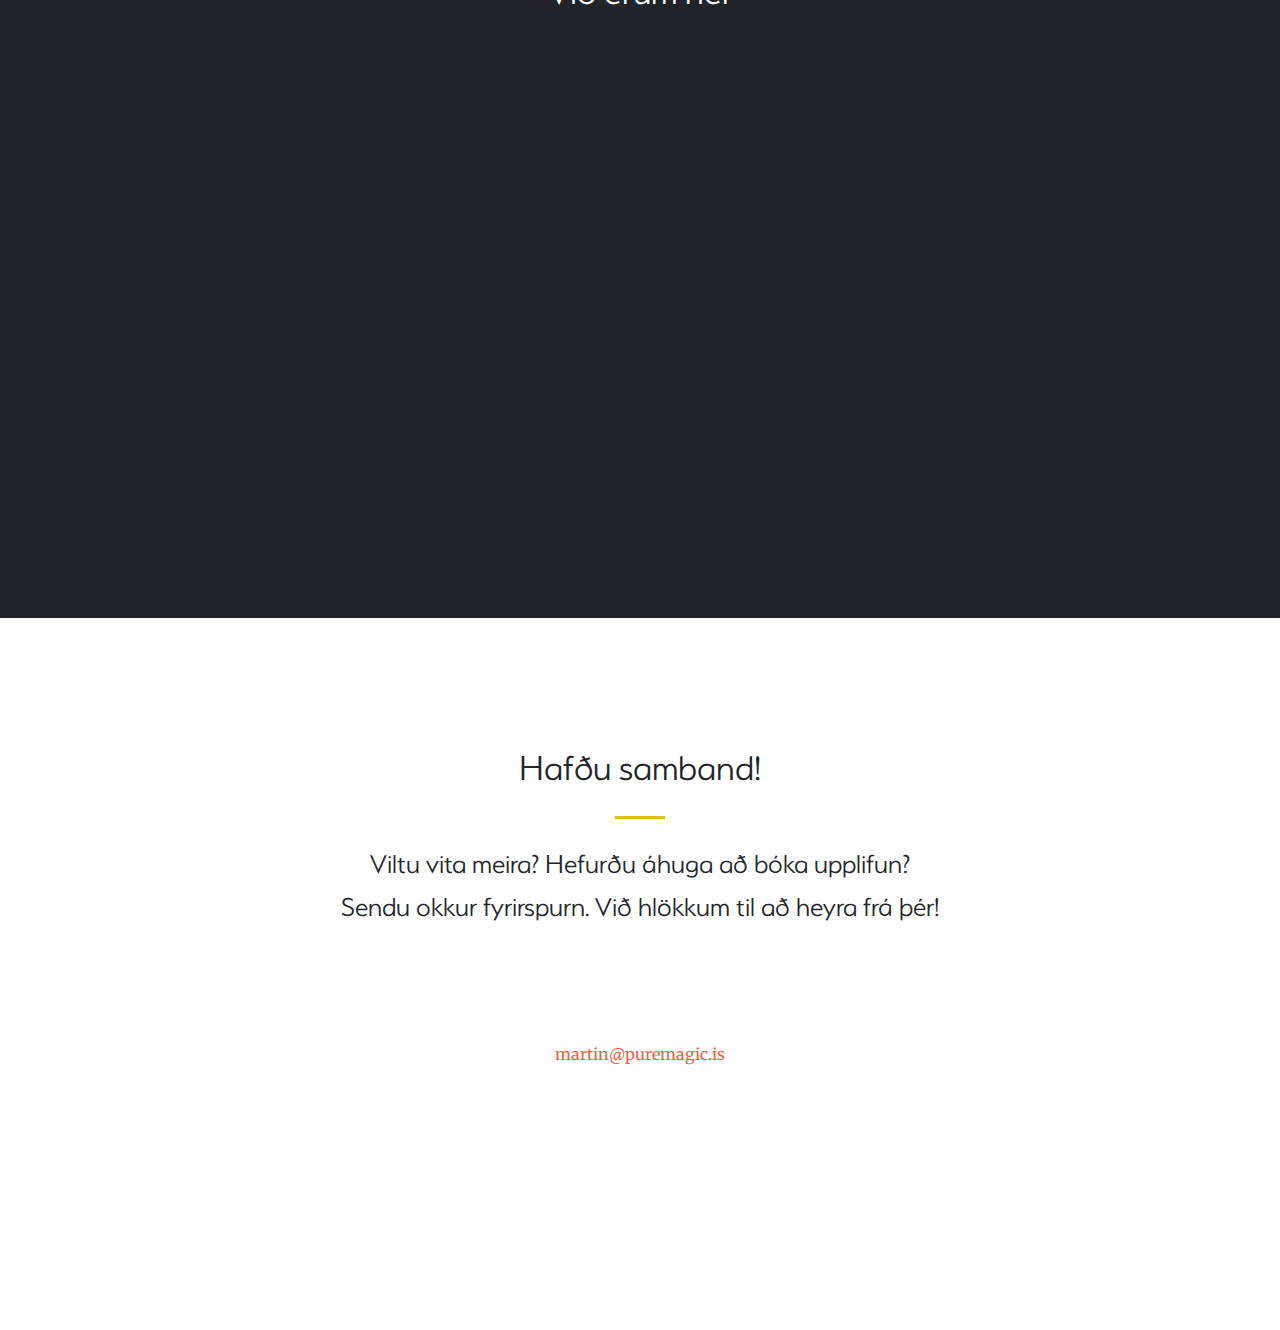
==== commit 8af882fc: "fixed youtube video size" ====
--- a/en/index.html
+++ b/en/index.html
@@ -122,7 +122,7 @@
         <div class="row">
           <div class="col-lg-12 text-center">
             <h2 class="mb-4">Stikla frá vetrarsólstöðuhátíðinni Myrkrið kallar</h2>
-            <iframe style="width: 100%;" height="620" src="https://www.youtube.com/embed/s7FCS-gkXbA" frameborder="0" allow="autoplay; encrypted-media" allowfullscreen></iframe>
+            <iframe class="youtube-video" src="https://www.youtube.com/embed/s7FCS-gkXbA" frameborder="0" allow="autoplay; encrypted-media" allowfullscreen></iframe>
           </div>
         </div>
       </div>
--- a/css/creative.css
+++ b/css/creative.css
@@ -302,6 +302,21 @@
   }
 }
 
+.youtube-video
+{
+  height: 25vh;
+  width: 75vw;
+}
+
+@media (min-width: 768px)
+{
+  .youtube-video
+  {
+    height: 50vh;
+    width: 50vw;
+  }
+}
+
 .portfolio-box .portfolio-box-caption .portfolio-box-caption-content {
   position: absolute;
   top: 50%;
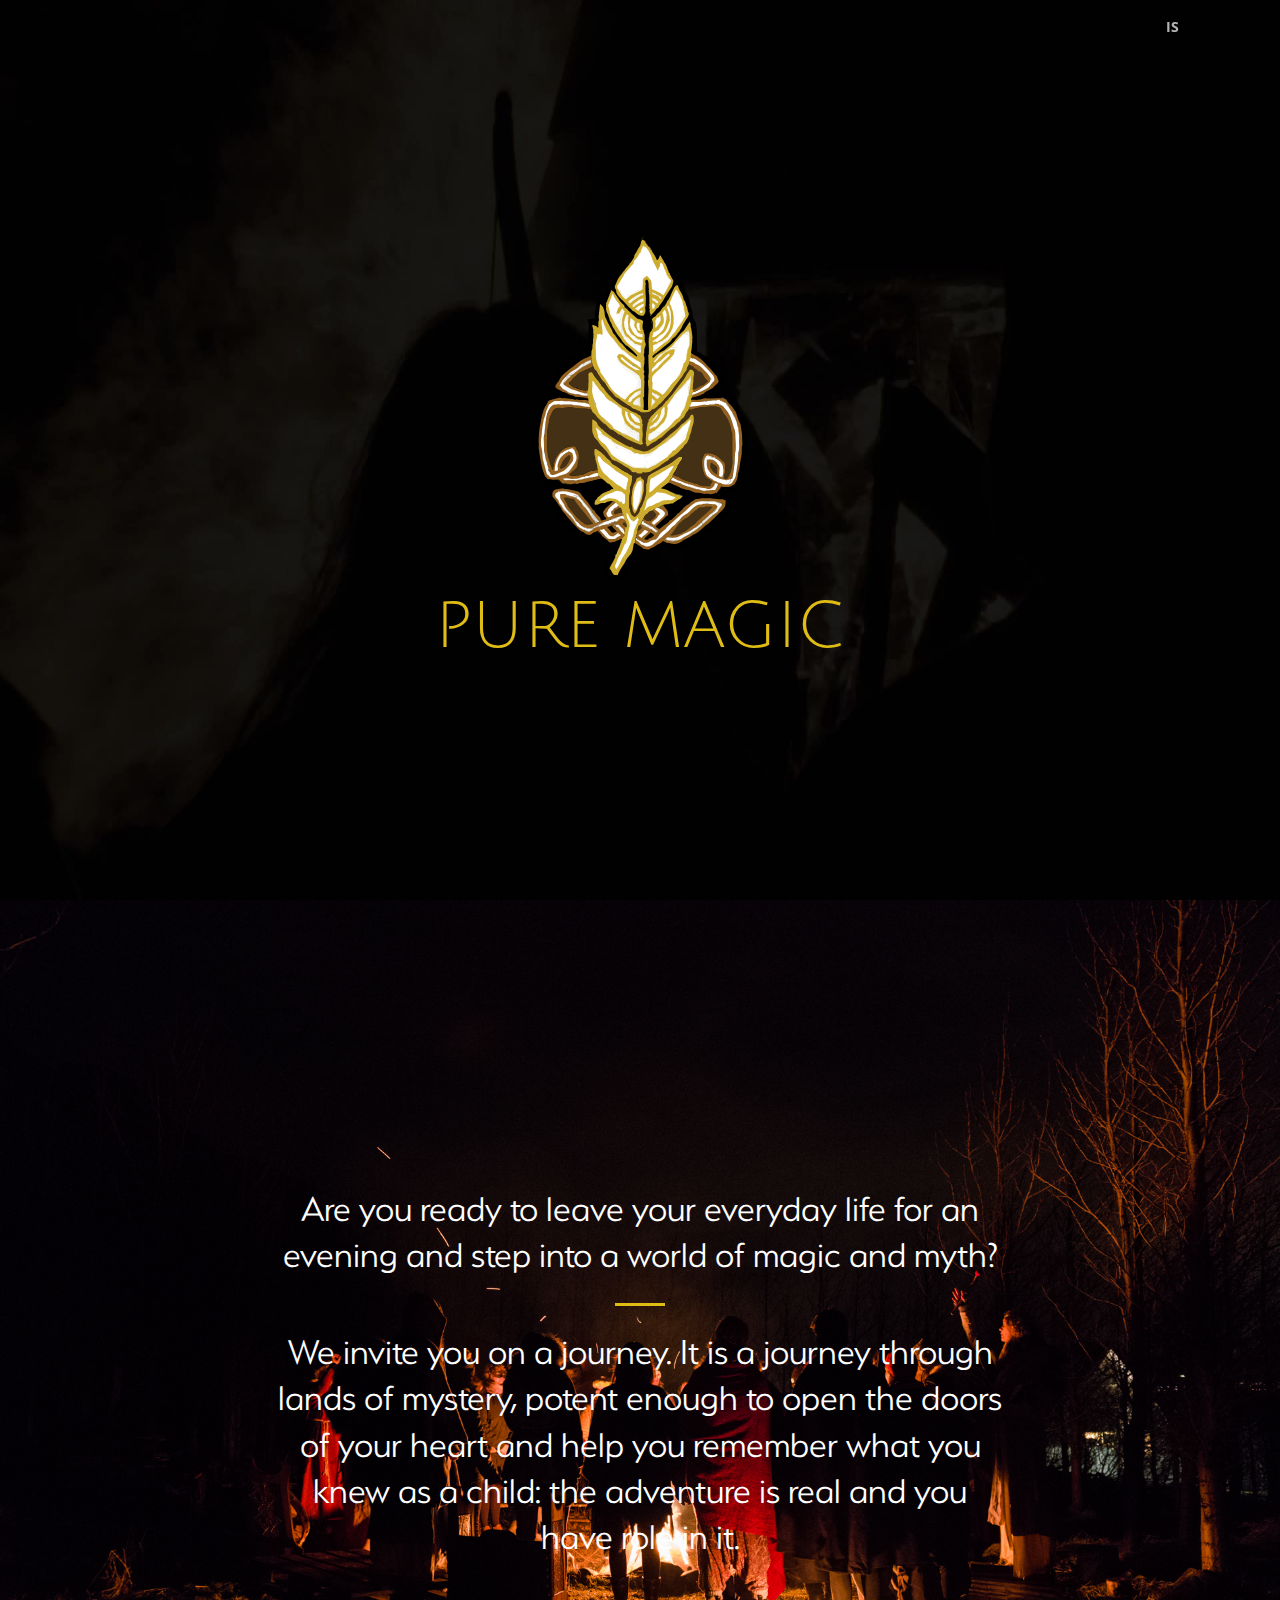
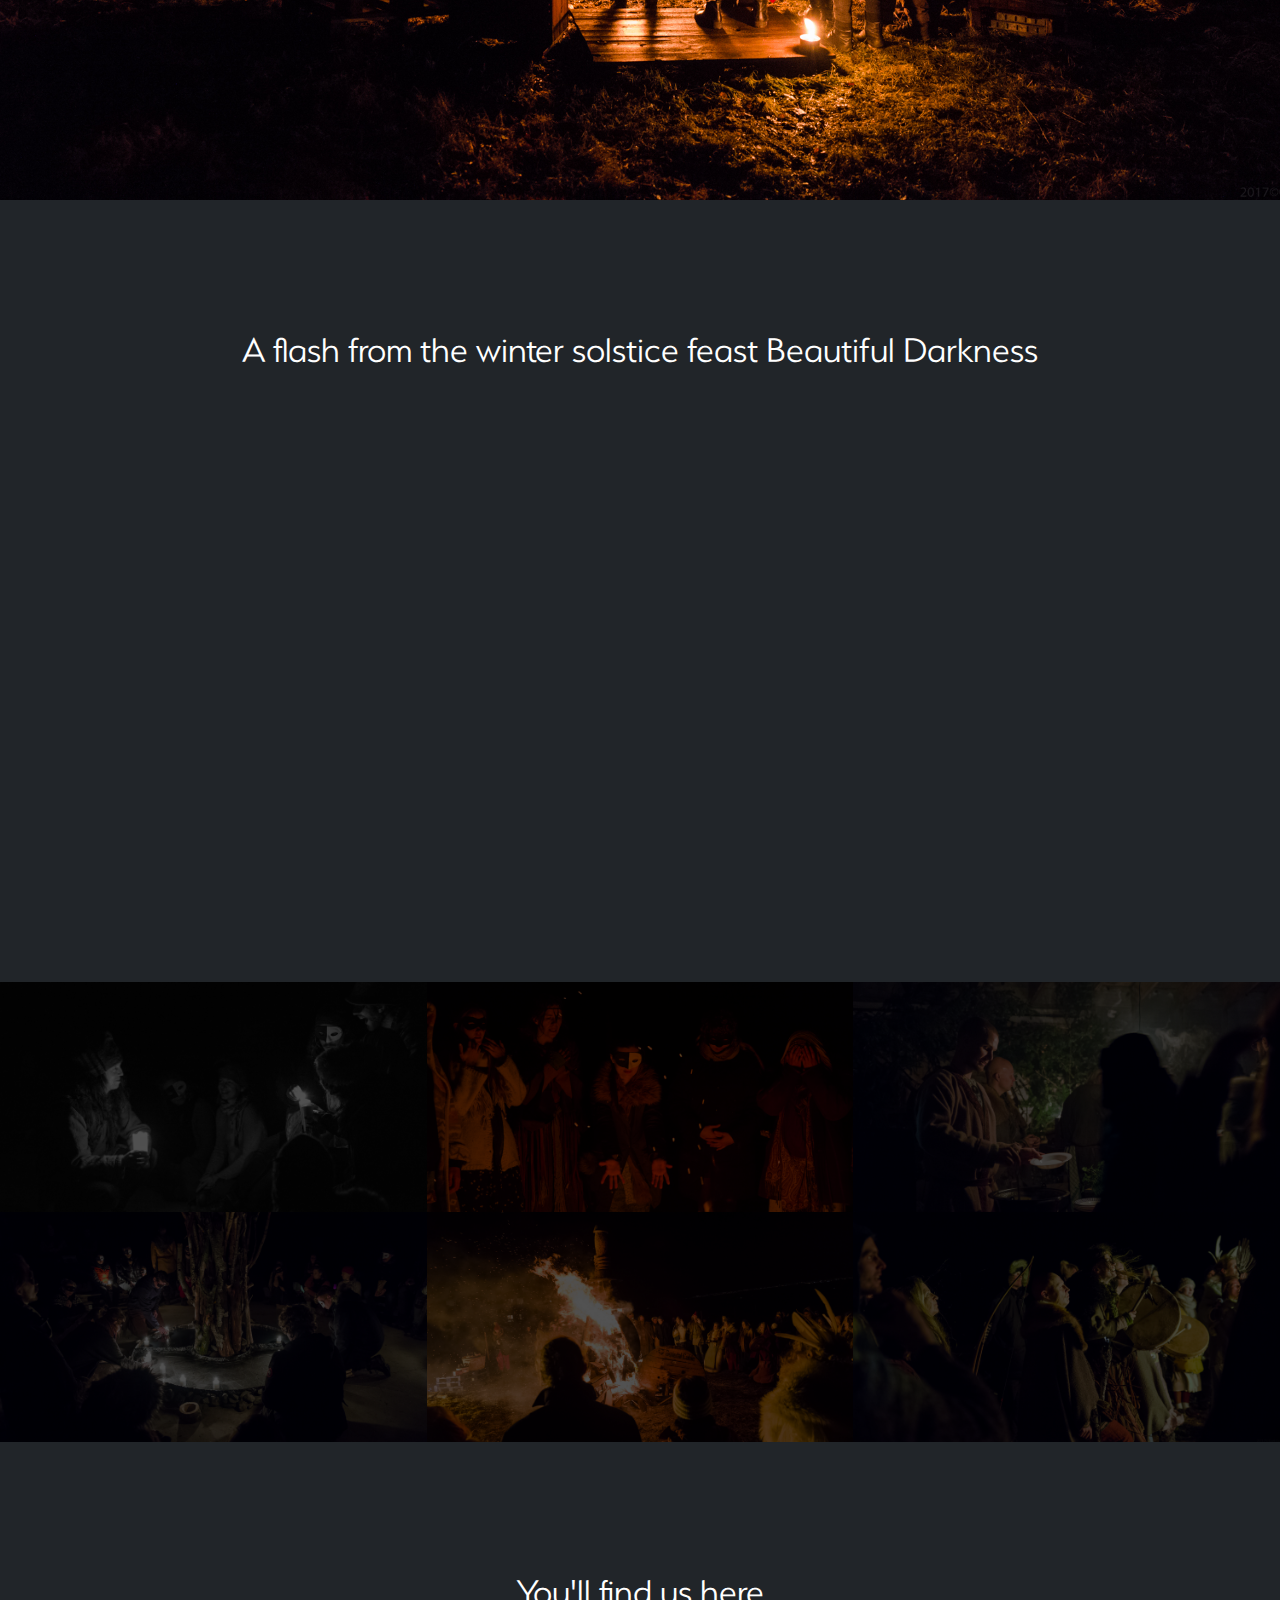
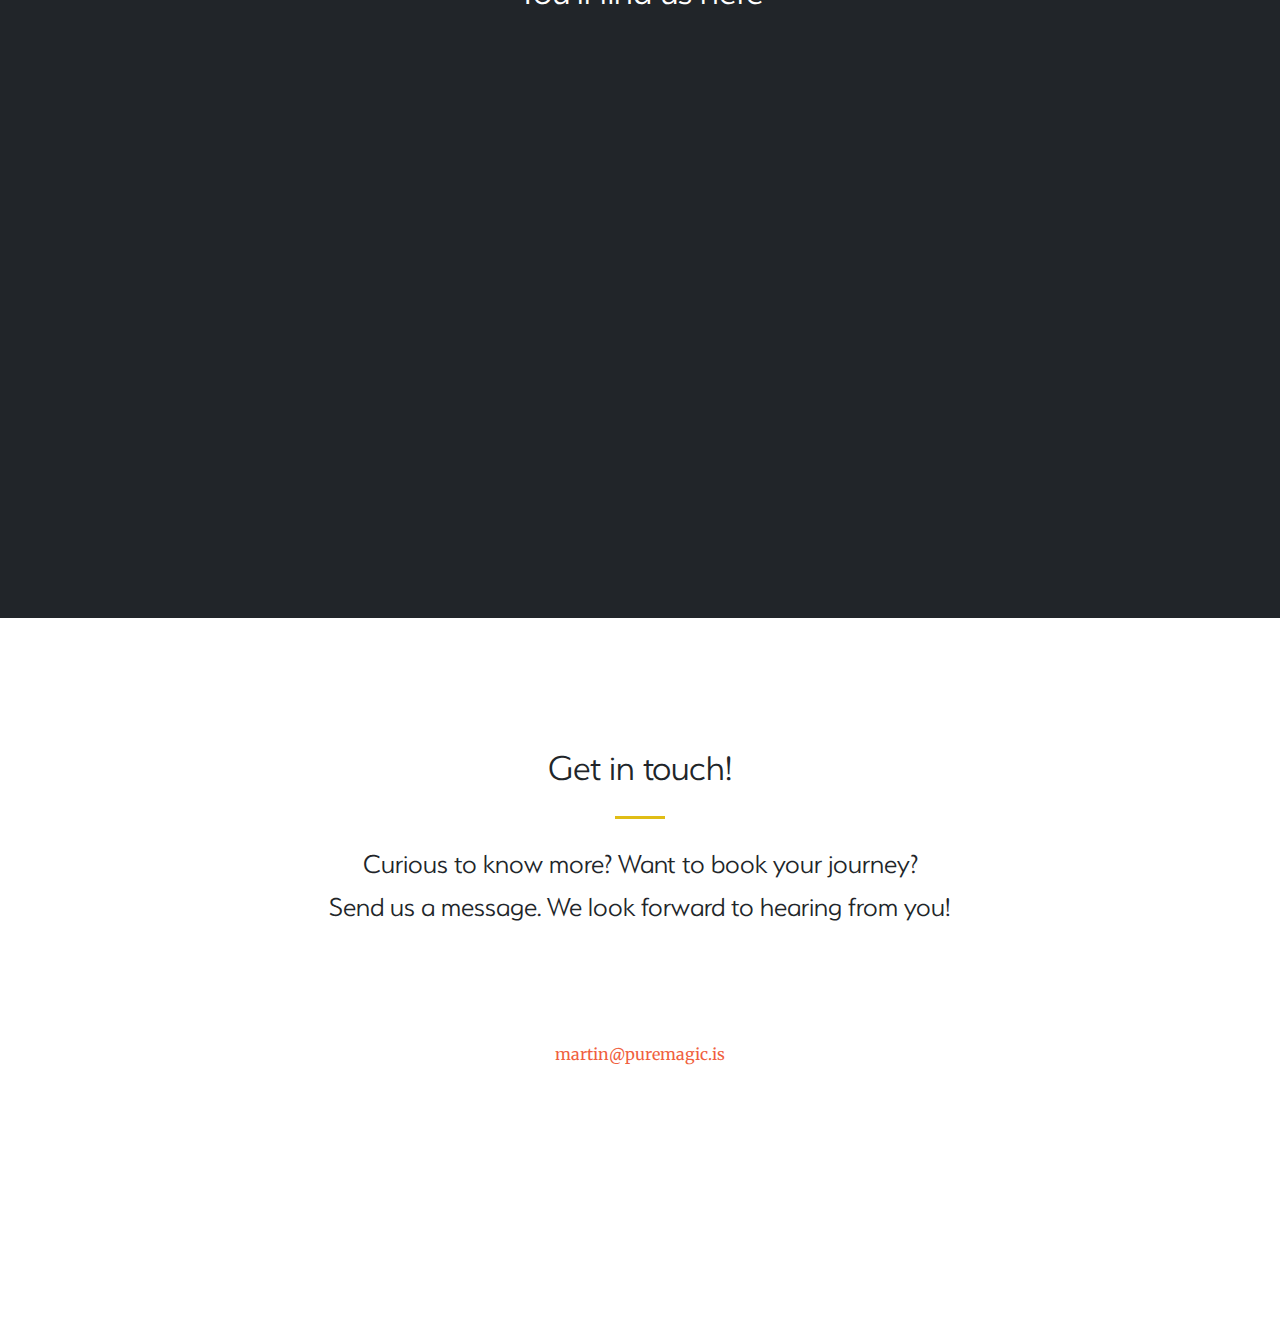
==== commit ba5b5835: "Update index.html" ====
--- a/en/index.html
+++ b/en/index.html
@@ -95,11 +95,11 @@
         <div class="row">
           <div class="col-lg-8 mx-auto text-center">
             <h2 class="section-heading text-white">
-              Við búum til dulmagnaðar og persónulegar upplifanir byggðar á töfrum og visku landsins.
+              Are you ready to leave your everyday life for an evening and step into a world of magic and myth?
             </h2>
             <hr class="dark my-4">
             <h2 class="section-heading text-white">
-              Gestir okkar eru ferðamenn og innlendir hópar sem vilja yfirgefa klið borgarinnar um stund, ferðast með okkur um ævintýraheima og um leið inn á við.
+              We invite you on a journey. It is a journey through lands of mystery, potent enough to open the doors of your heart and help you remember what you knew as a child: the adventure is real and you have role in it.
             </h2>
             <!--<h2 class="section-heading text-white">
             <hr class="dark my-4">
@@ -121,7 +121,7 @@
       <div class="container">
         <div class="row">
           <div class="col-lg-12 text-center">
-            <h2 class="mb-4">Stikla frá vetrarsólstöðuhátíðinni Myrkrið kallar</h2>
+            <h2 class="mb-4">A flash from the winter solstice feast Beautiful Darkness</h2>
             <iframe class="youtube-video" src="https://www.youtube.com/embed/s7FCS-gkXbA" frameborder="0" allow="autoplay; encrypted-media" allowfullscreen></iframe>
           </div>
         </div>
@@ -230,7 +230,7 @@
 
     <section id="location" class="bg-dark text-white">
       <div class="container text-center">
-        <h2 class="mb-4">Við erum hér</h2>
+        <h2 class="mb-4">You'll find us here</h2>
         <div class="row">
           <iframe style="width: 100%" height="450" frameborder="0" style="border:0"
 src="https://www.google.com/maps/embed/v1/place?q=place_id:ChIJsf3WMKrY1UgRIaT_iN9DTv0&key=AIzaSyAIvo3OfLmmOuDVK_5xsbWzkOuuFAuTbuI" allowfullscreen></iframe>
@@ -243,9 +243,9 @@
       <div class="container">
         <div class="row">
           <div class="col-lg-8 mx-auto text-center">
-            <h2 class="section-heading">Hafðu samband!</h2>
+            <h2 class="section-heading">Get in touch!</h2>
             <hr class="my-4">
-            <p class="mb-5" style="font-family: Serenity Light; font-size: 29px;">Viltu vita meira? Hefurðu áhuga að bóka upplifun?<br>Sendu okkur fyrirspurn. Við hlökkum til að heyra frá þér!</p>
+            <p class="mb-5" style="font-family: Serenity Light; font-size: 29px;">Curious to know more? Want to book your journey?<br>Send us a message. We look forward to hearing from you!</p>
           </div>
         </div>
         <div class="row">
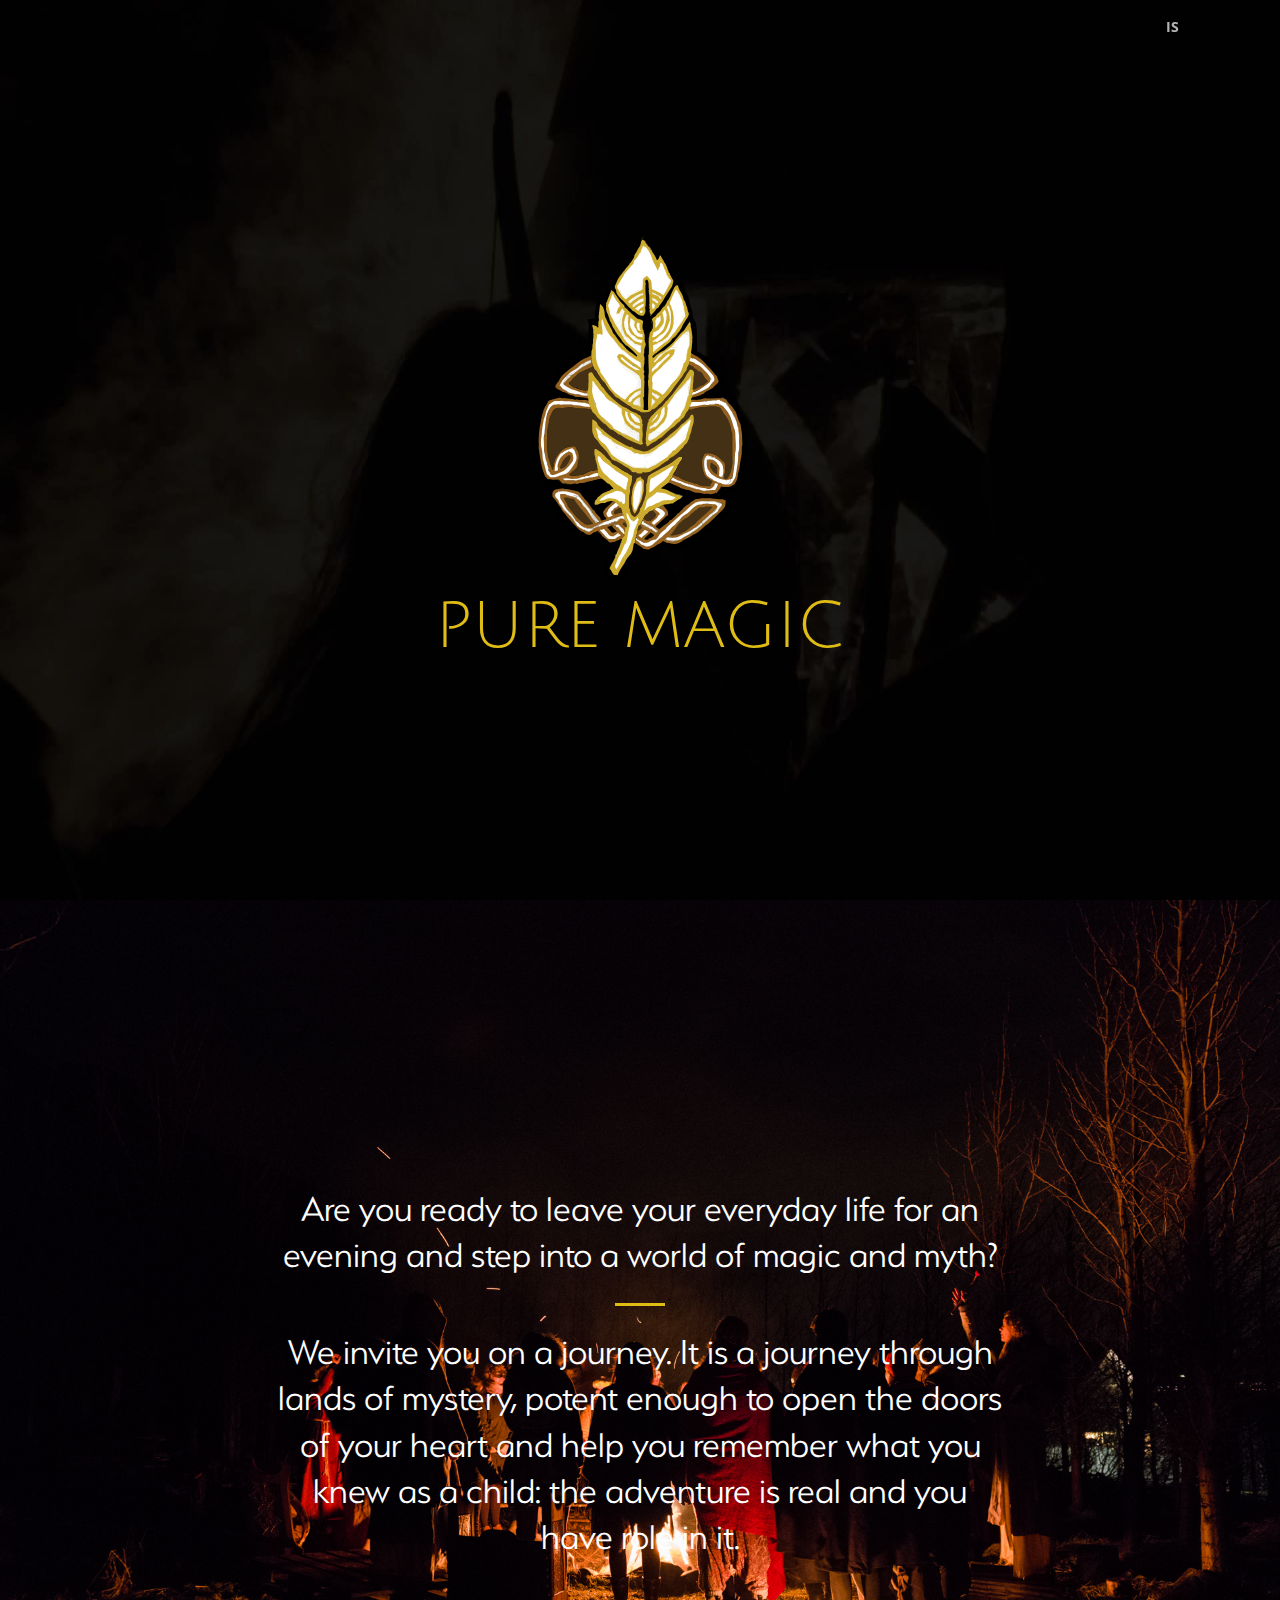
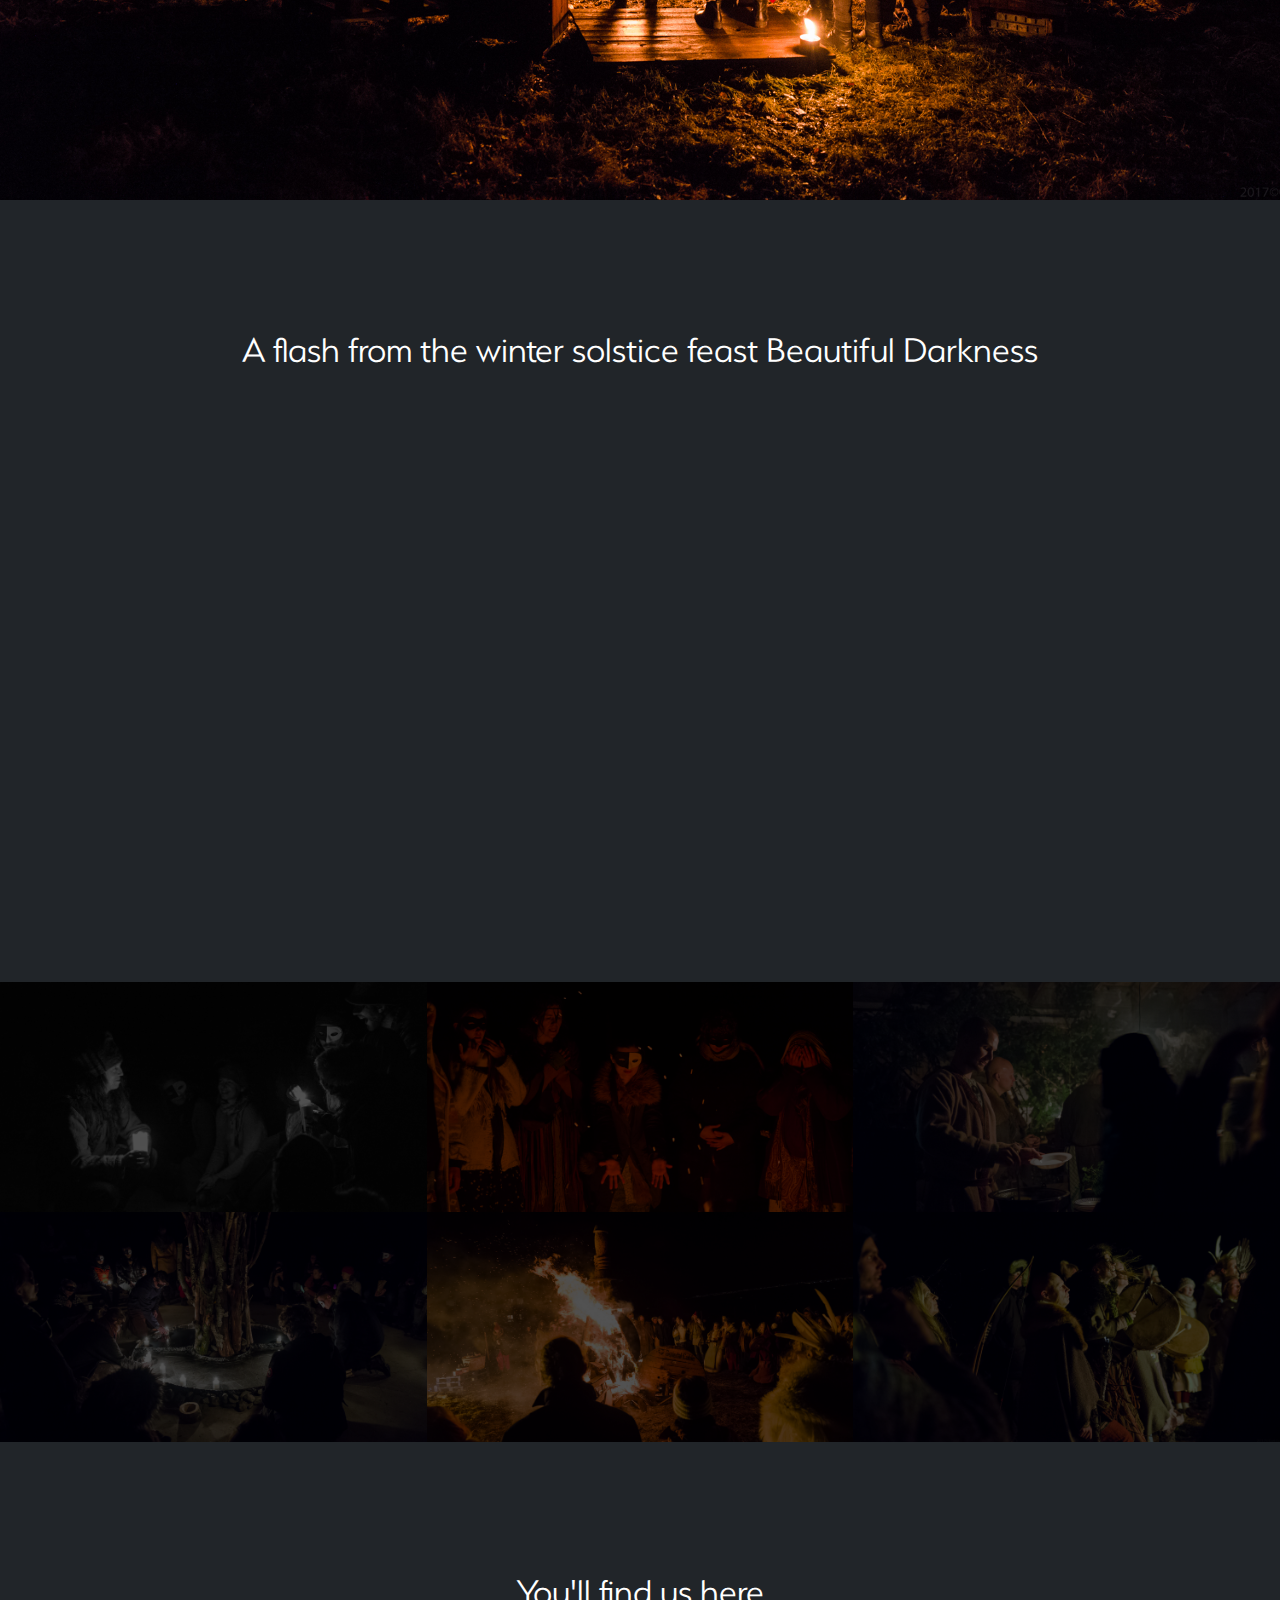
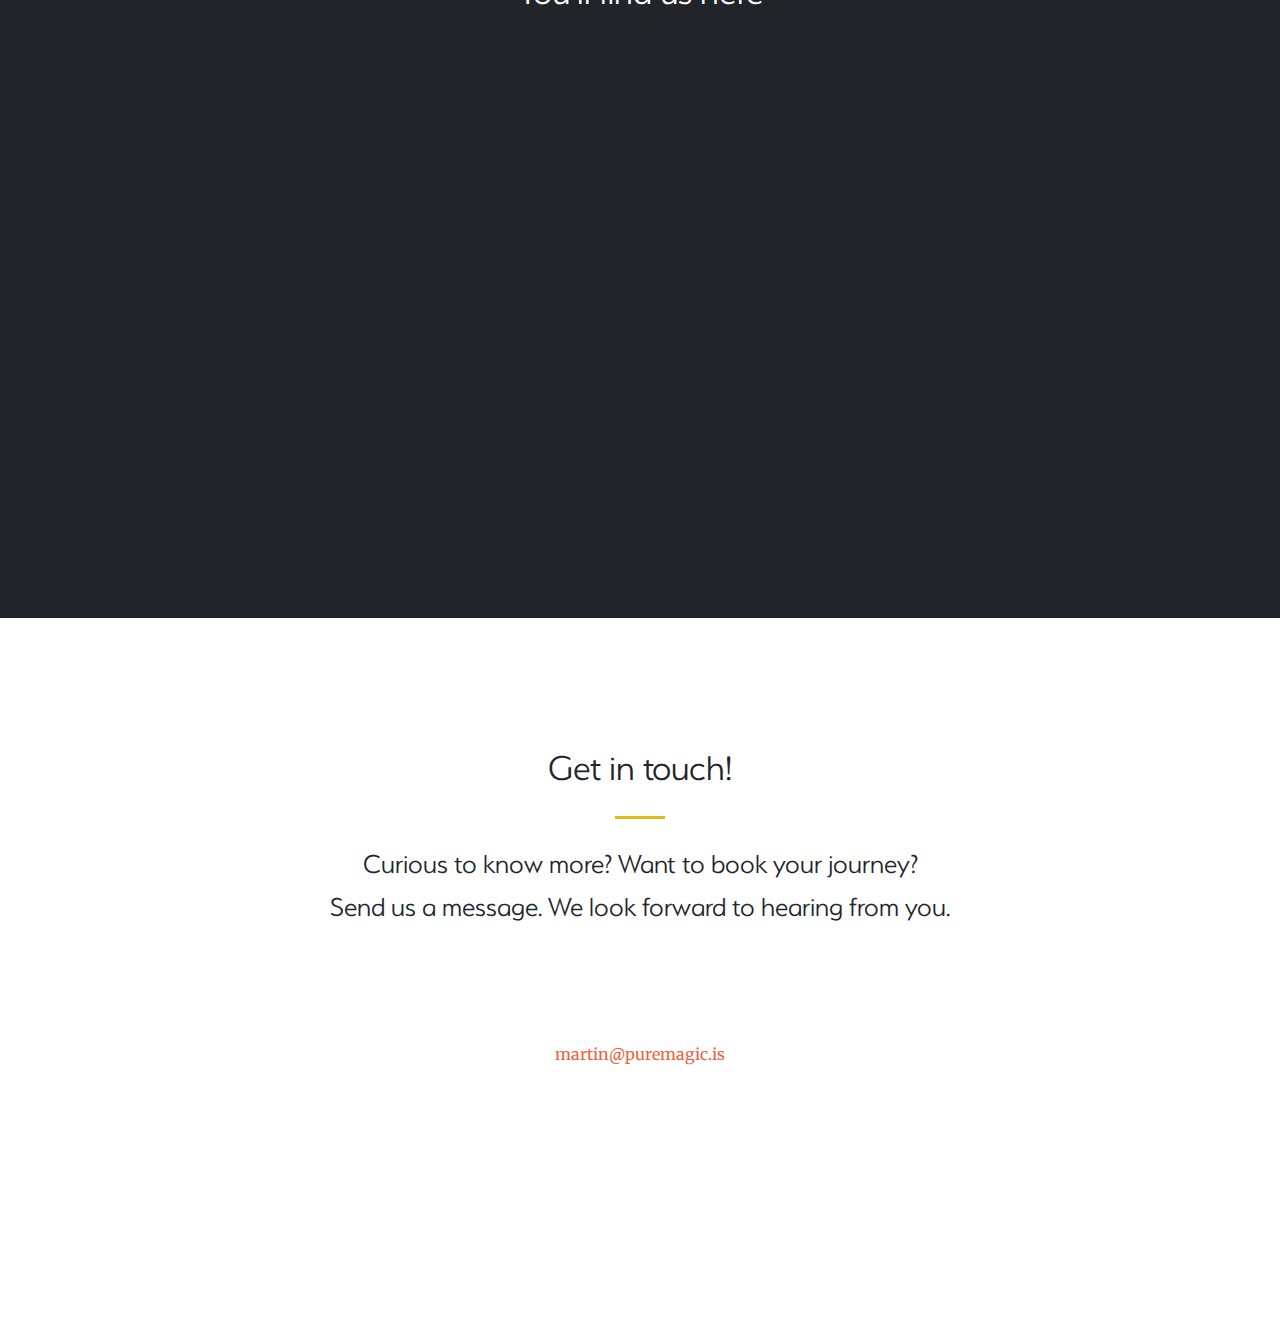
==== commit 129e98a7: "Update index.html" ====
--- a/en/index.html
+++ b/en/index.html
@@ -245,7 +245,7 @@
           <div class="col-lg-8 mx-auto text-center">
             <h2 class="section-heading">Get in touch!</h2>
             <hr class="my-4">
-            <p class="mb-5" style="font-family: Serenity Light; font-size: 29px;">Curious to know more? Want to book your journey?<br>Send us a message. We look forward to hearing from you!</p>
+            <p class="mb-5" style="font-family: Serenity Light; font-size: 29px;">Curious to know more? Want to book your journey?<br>Send us a message. We look forward to hearing from you.</p>
           </div>
         </div>
         <div class="row">
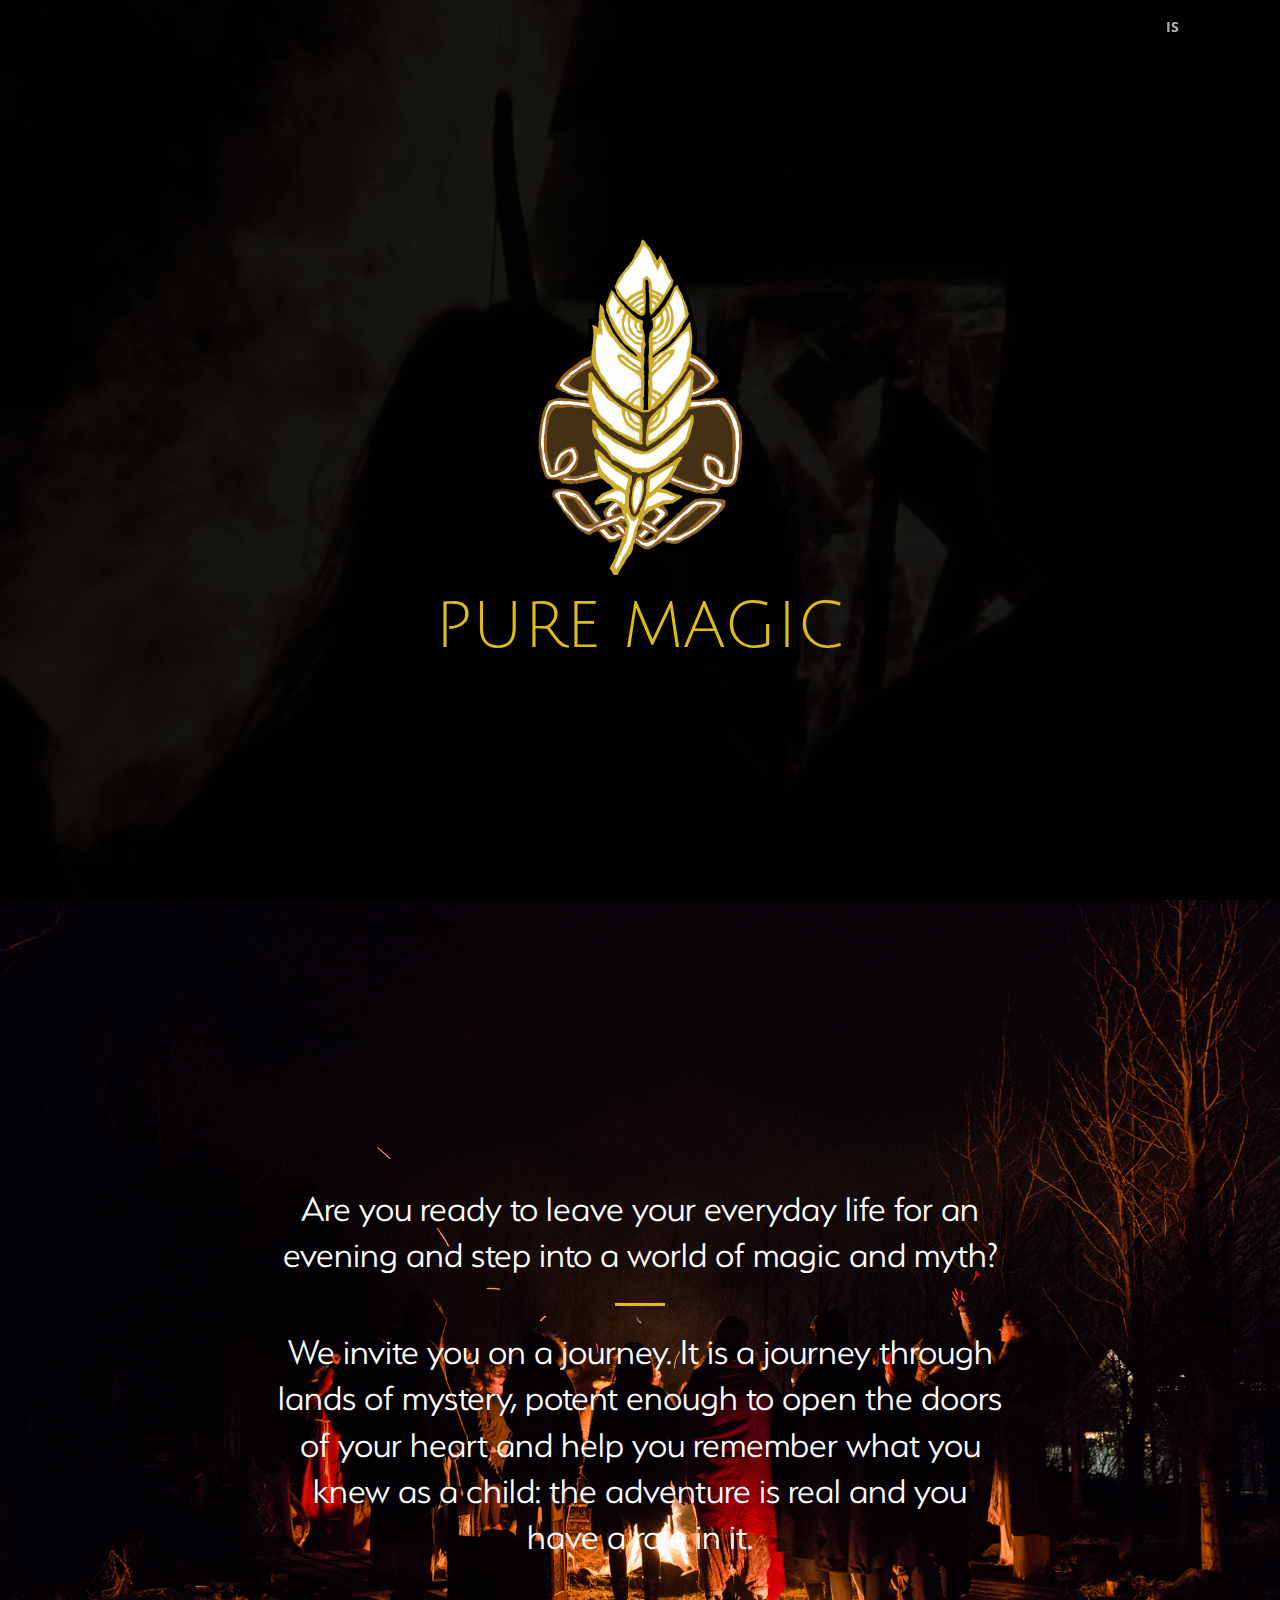
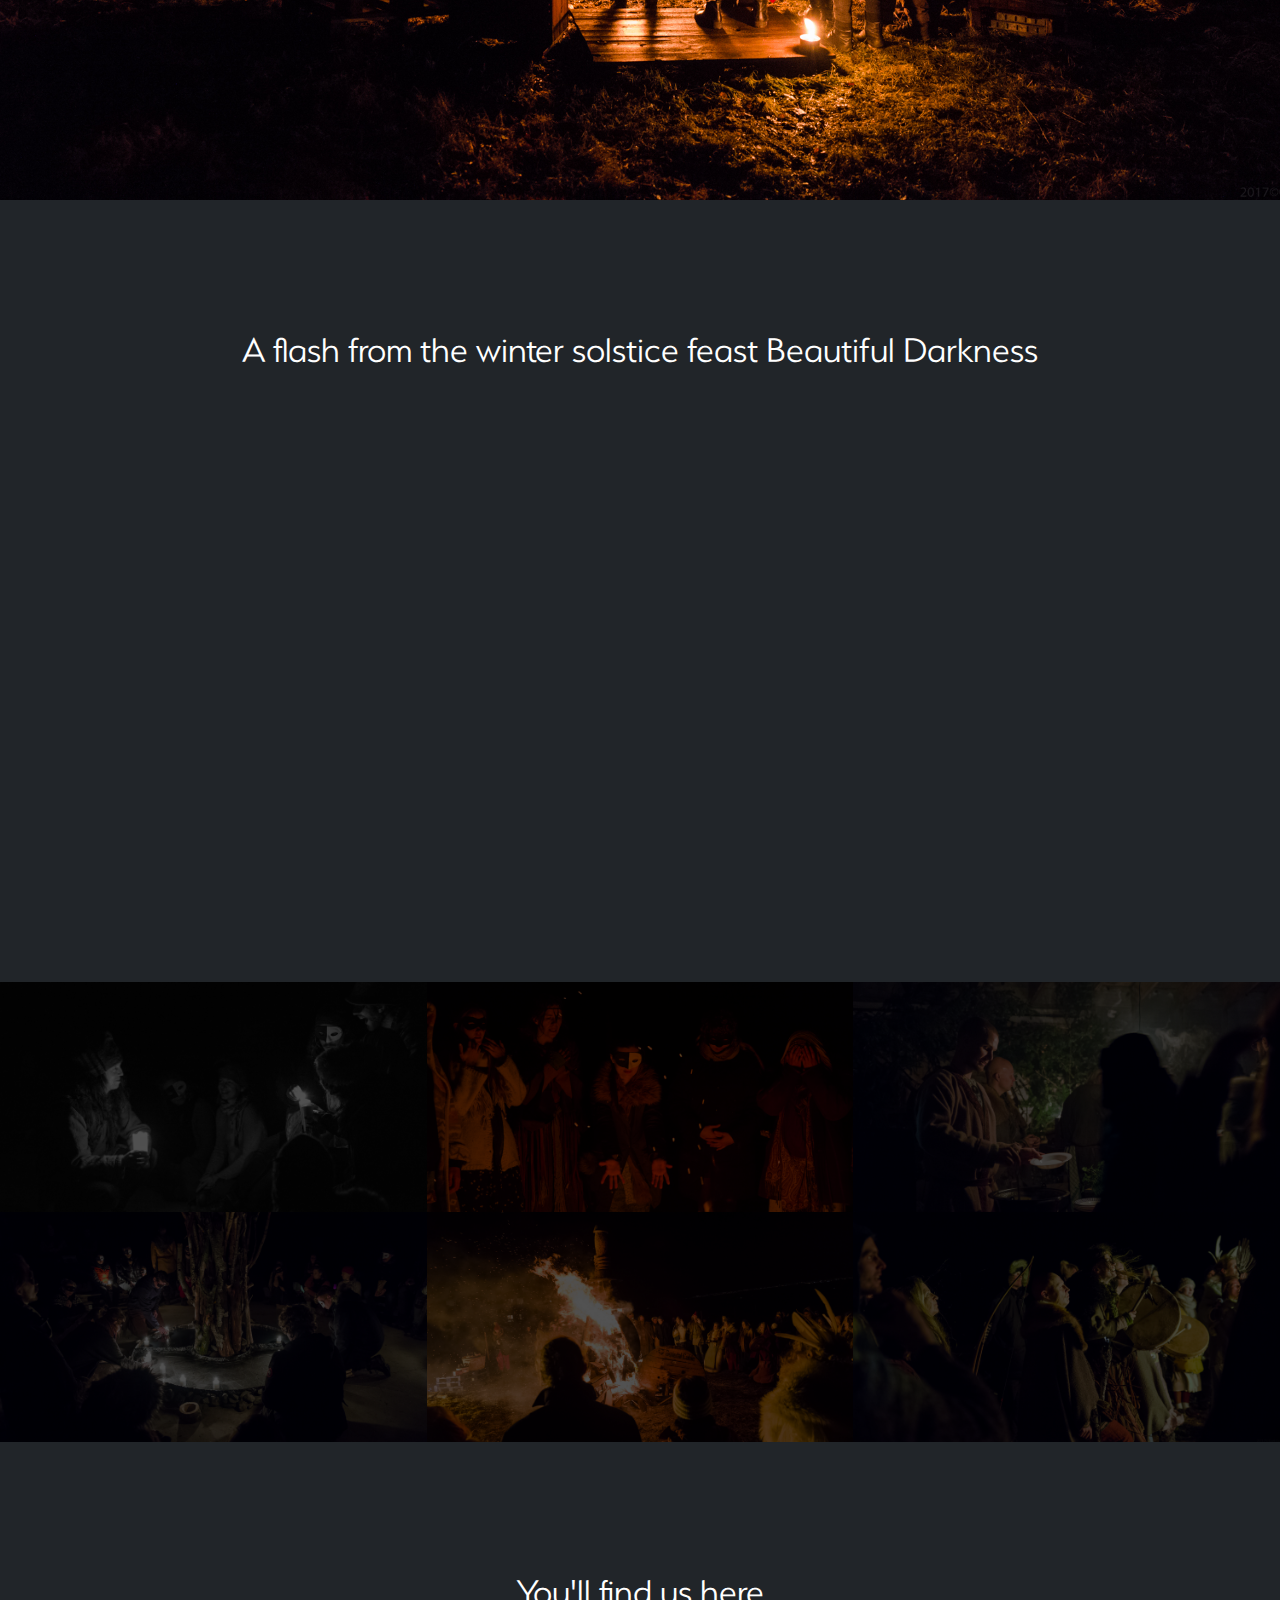
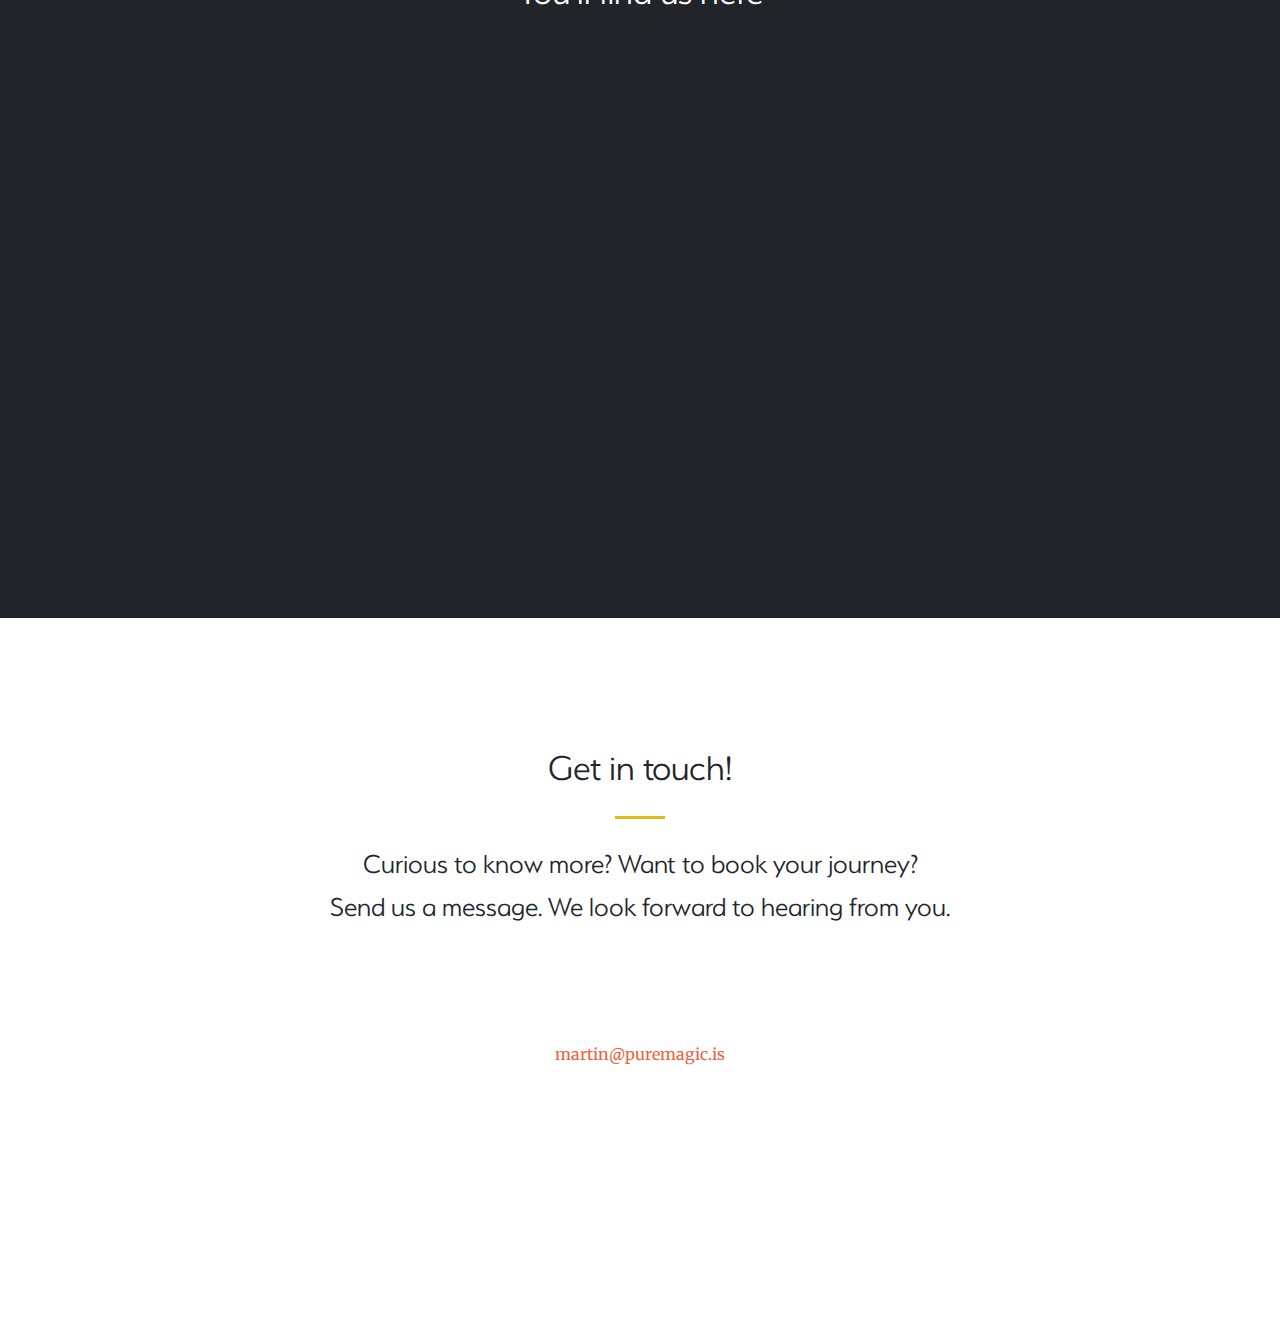
==== commit ce915207: "Update index.html" ====
--- a/en/index.html
+++ b/en/index.html
@@ -99,7 +99,7 @@
             </h2>
             <hr class="dark my-4">
             <h2 class="section-heading text-white">
-              We invite you on a journey. It is a journey through lands of mystery, potent enough to open the doors of your heart and help you remember what you knew as a child: the adventure is real and you have role in it.
+              We invite you on a journey. It is a journey through lands of mystery, potent enough to open the doors of your heart and help you remember what you knew as a child: the adventure is real and you have a role in it.
             </h2>
             <!--<h2 class="section-heading text-white">
             <hr class="dark my-4">
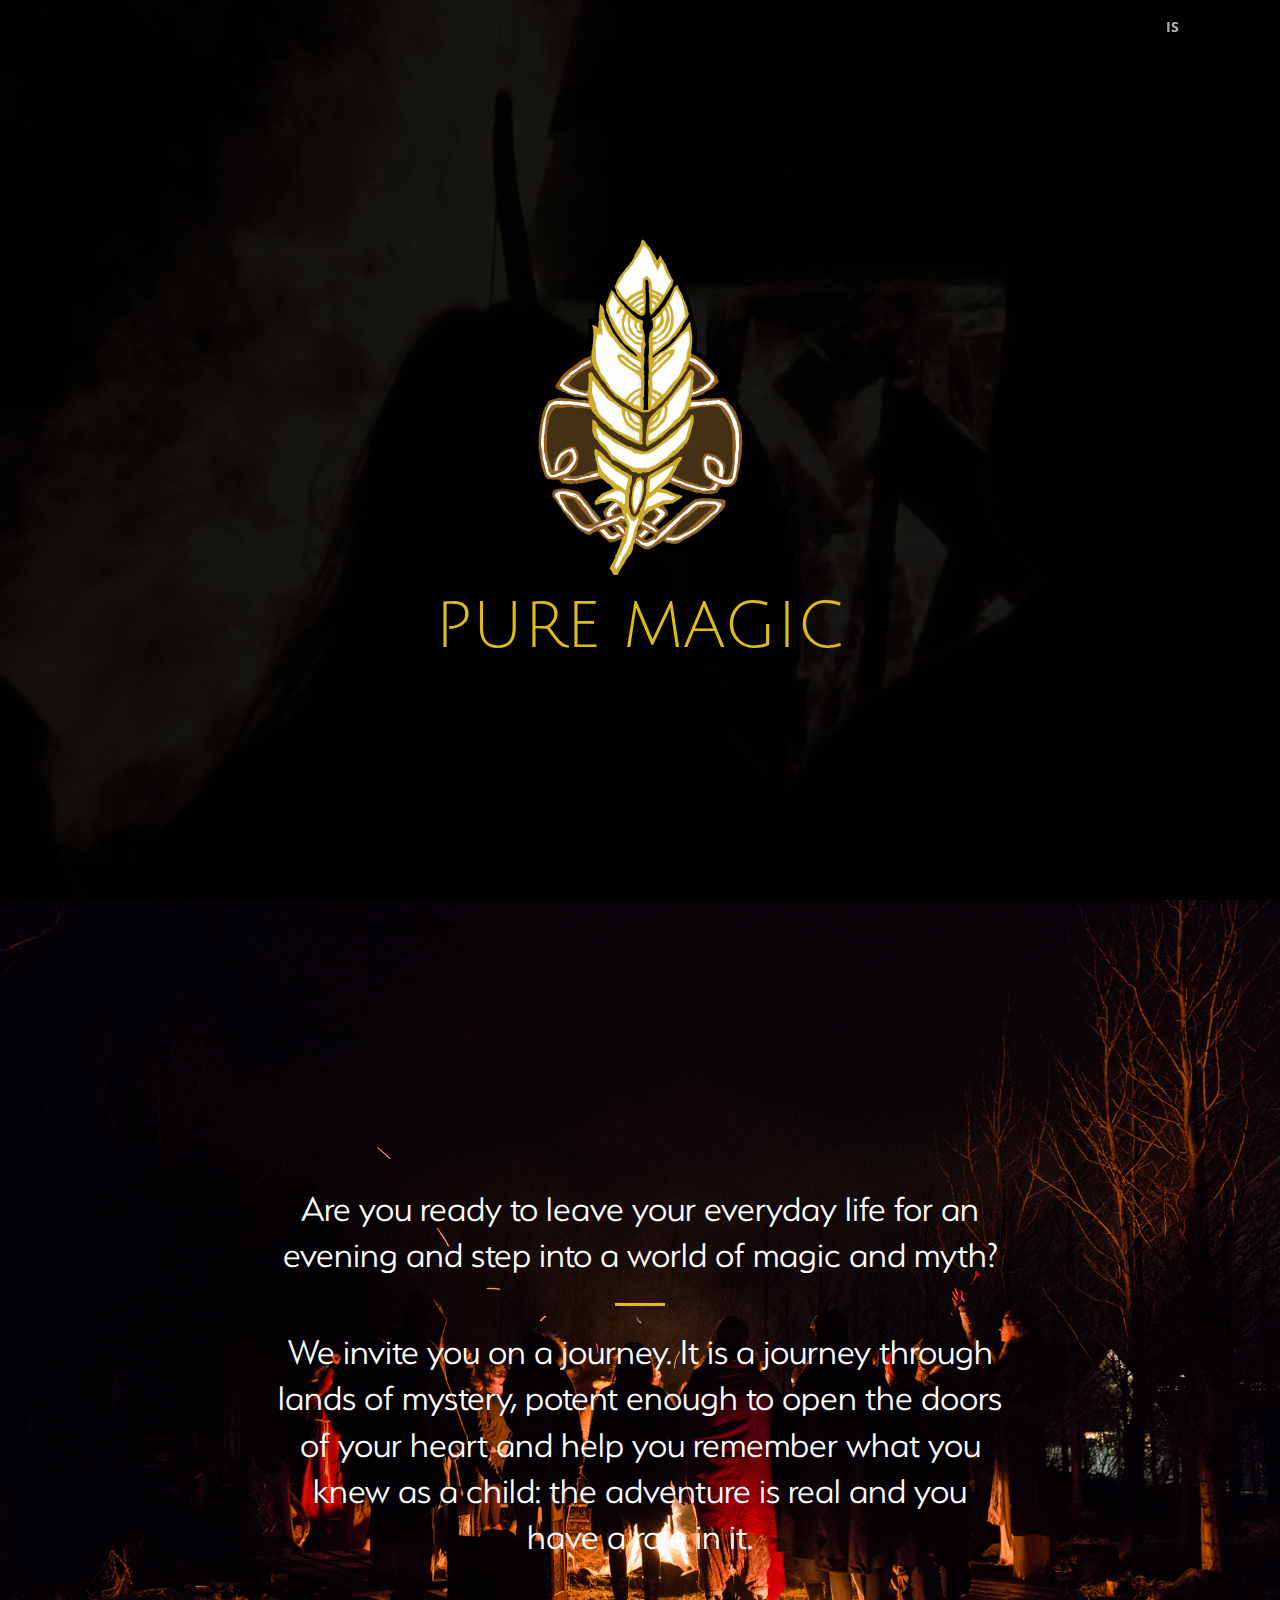
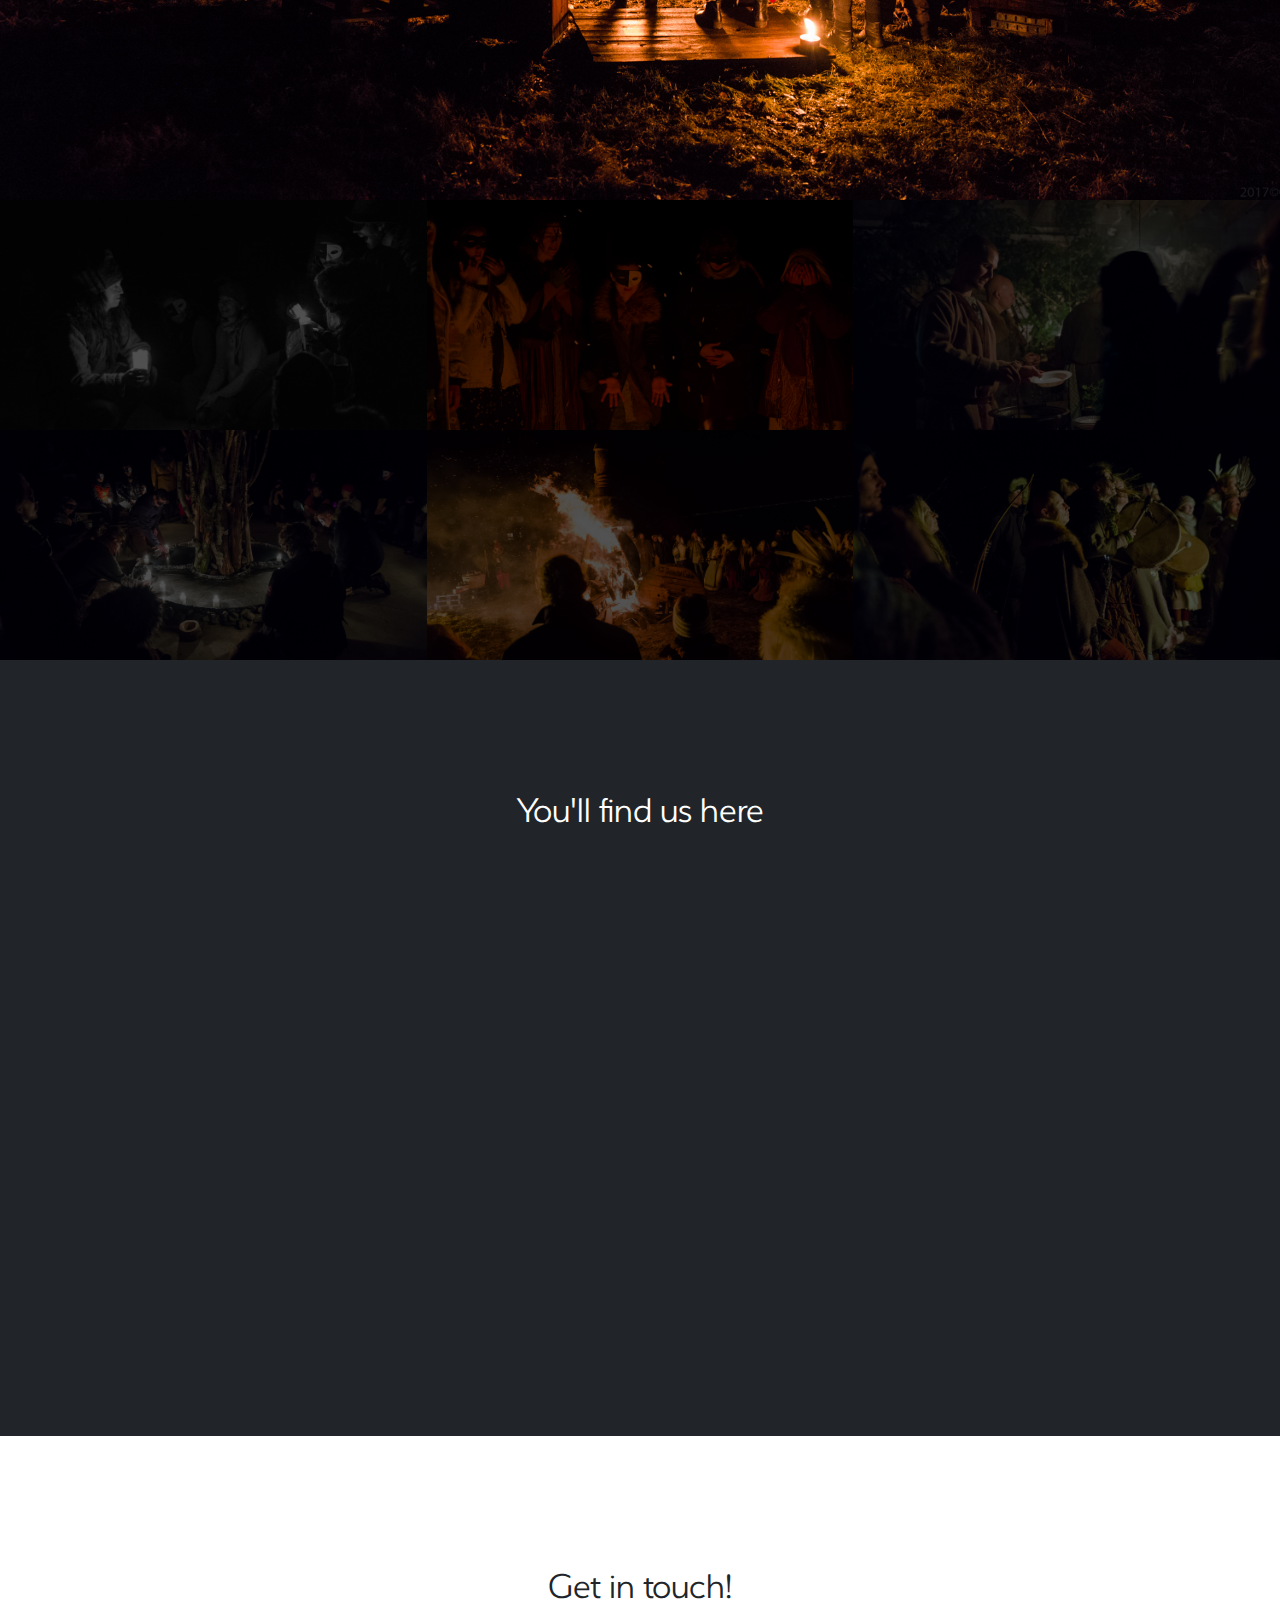
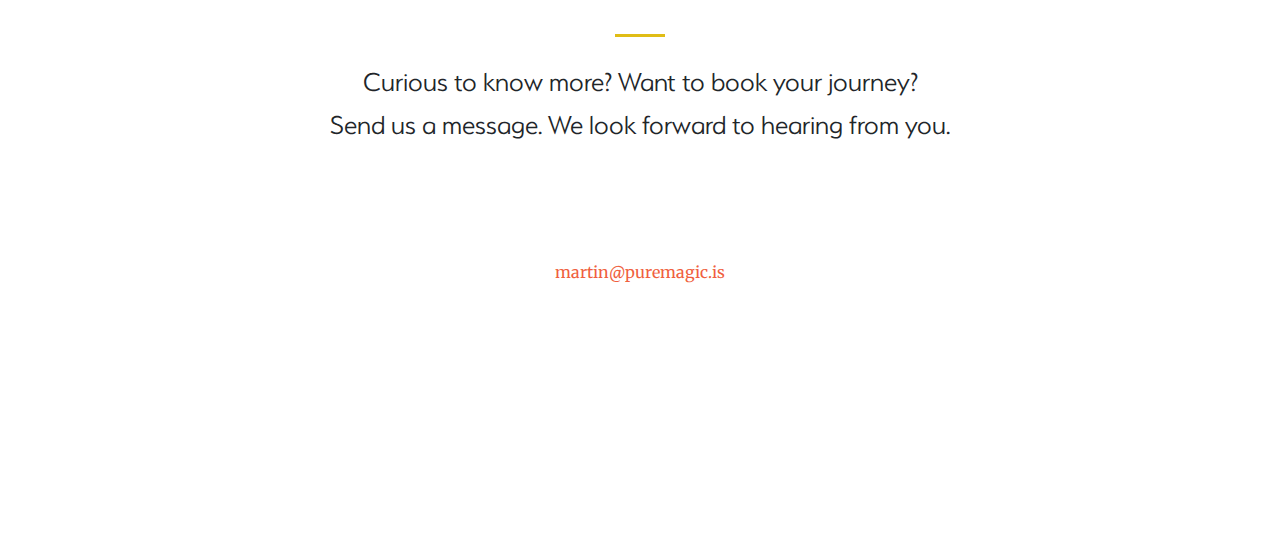
==== commit 8ae7f35e: "removed youtube video" ====
--- a/en/index.html
+++ b/en/index.html
@@ -117,6 +117,7 @@
       </div>
     </section>
 
+    <!--
     <section class="bg-dark text-white" id="services">
       <div class="container">
         <div class="row">
@@ -127,7 +128,7 @@
         </div>
       </div>
     </section>
-
+    -->
 
     <section class="p-0" id="portfolio">
       <div class="container-fluid p-0">
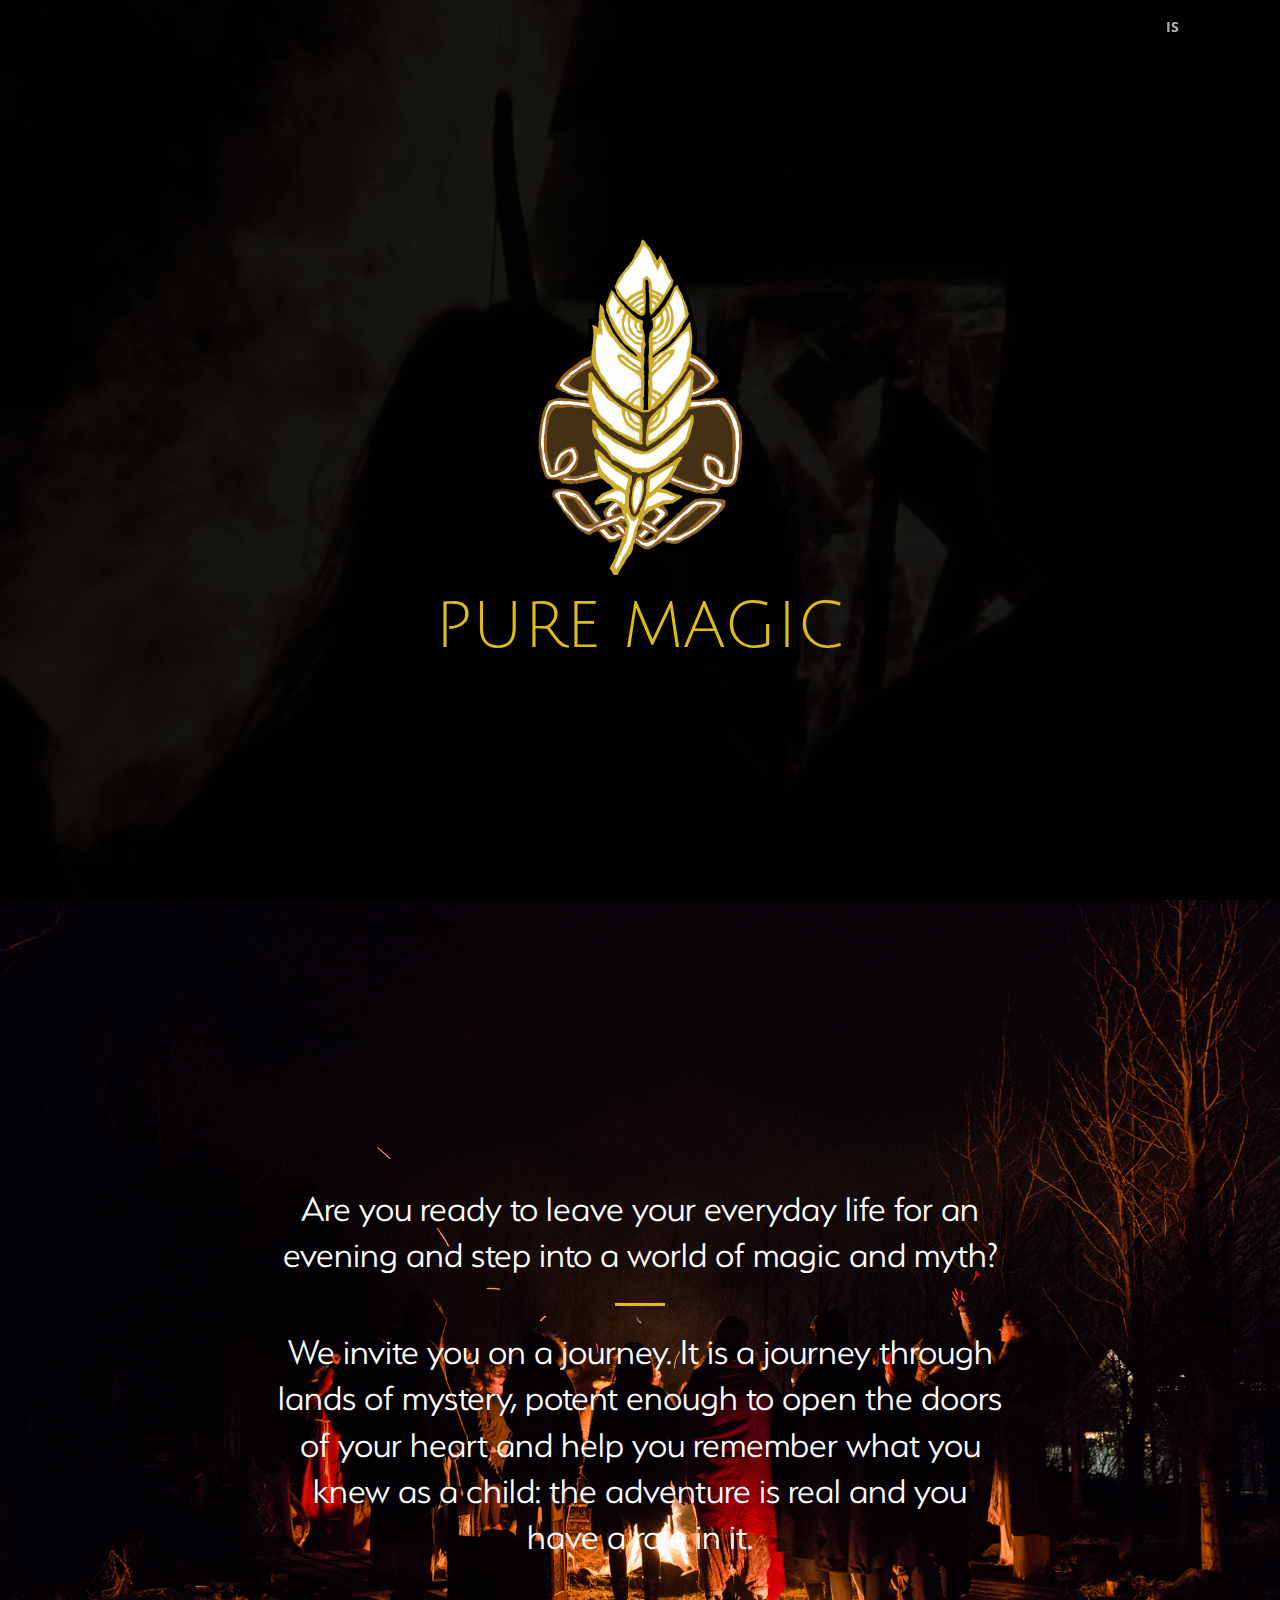
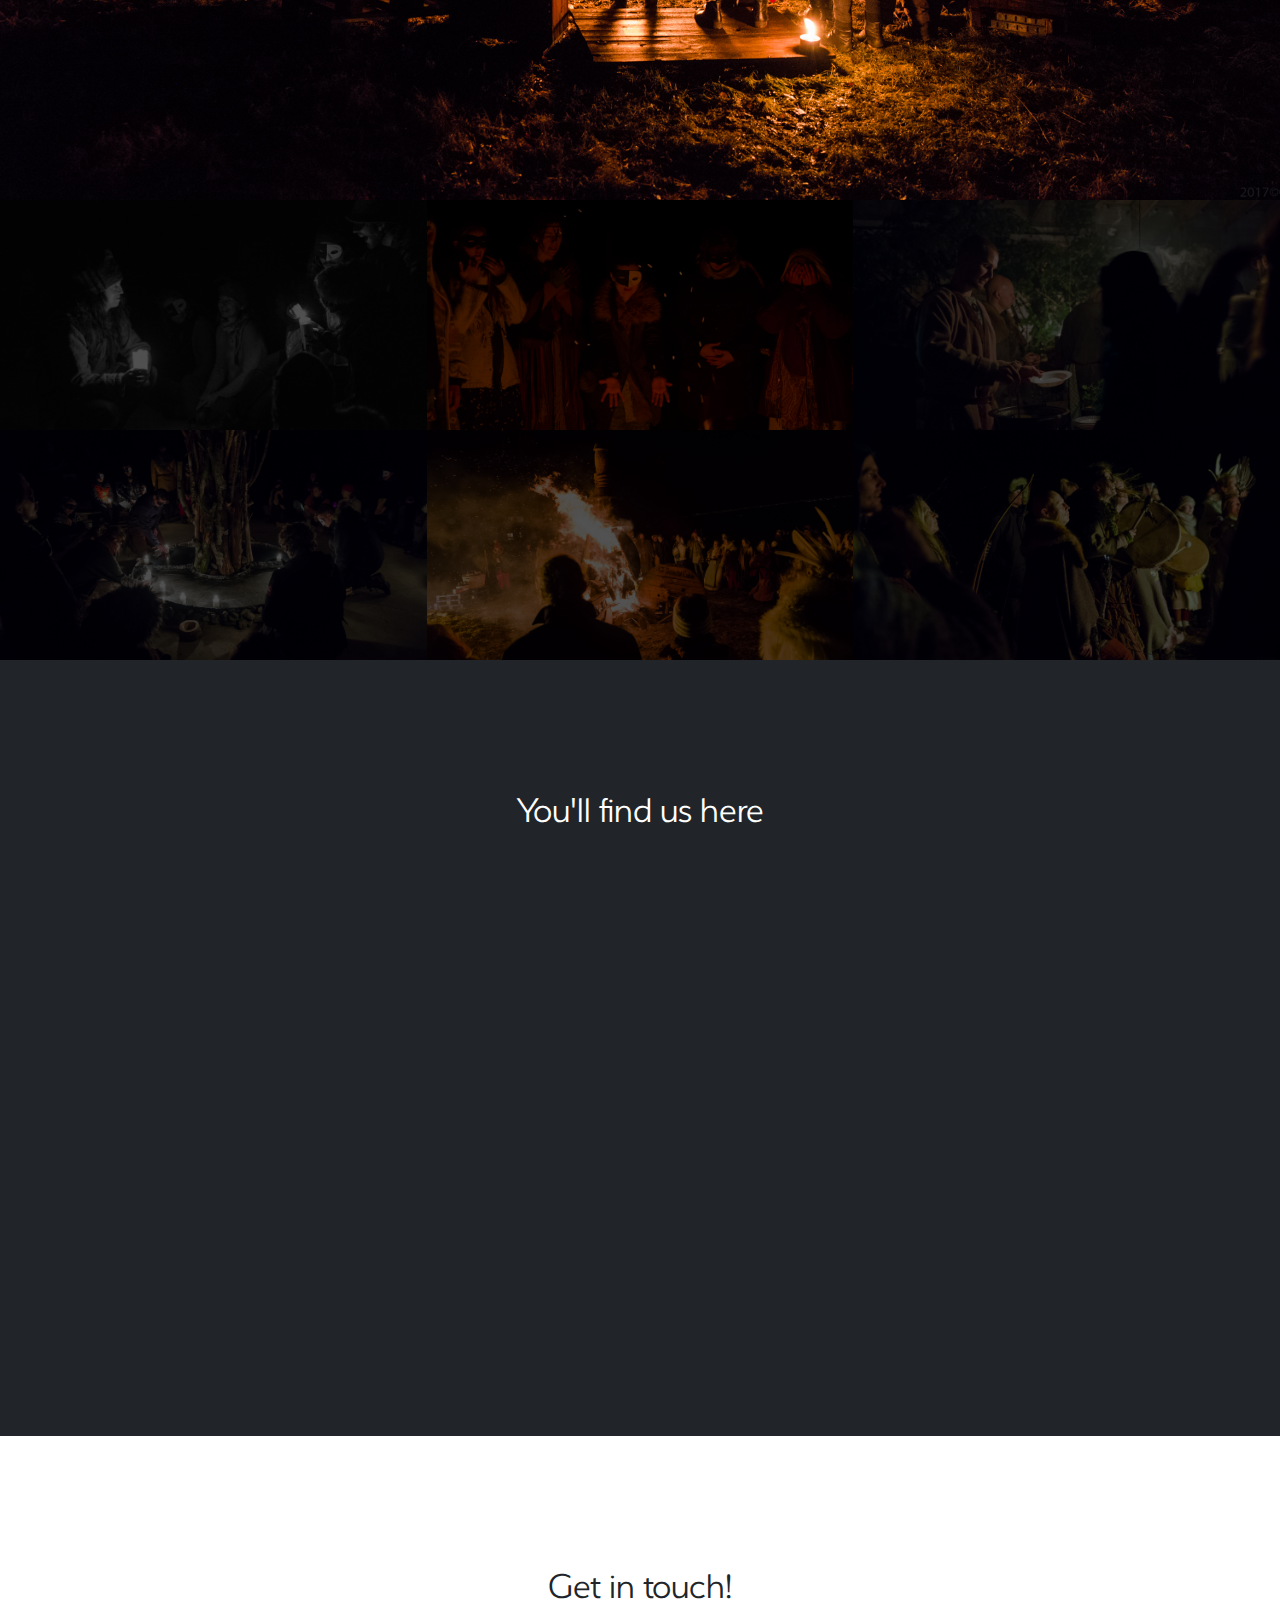
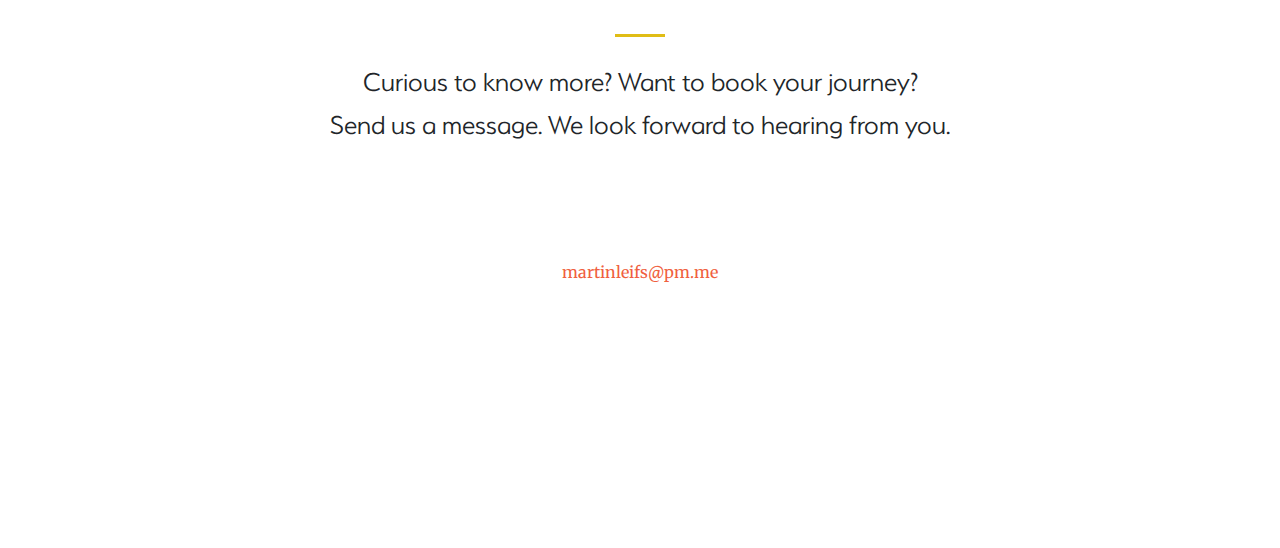
==== commit a32ad0f5: "changed email address" ====
--- a/en/index.html
+++ b/en/index.html
@@ -253,7 +253,7 @@
           <div class="col-lg-12 mr-auto text-center">
             <i class="fa fa-envelope-o fa-3x mb-3 sr-contact"></i>
             <p>
-              <a href="mailto:martin@puremagic.is">martin@puremagic.is</a>
+              <a href="mailto:martinleifs@pm.me">martinleifs@pm.me</a>
             </p>
           </div>
           <!--<div class="col-lg-6 ml-auto text-center">
